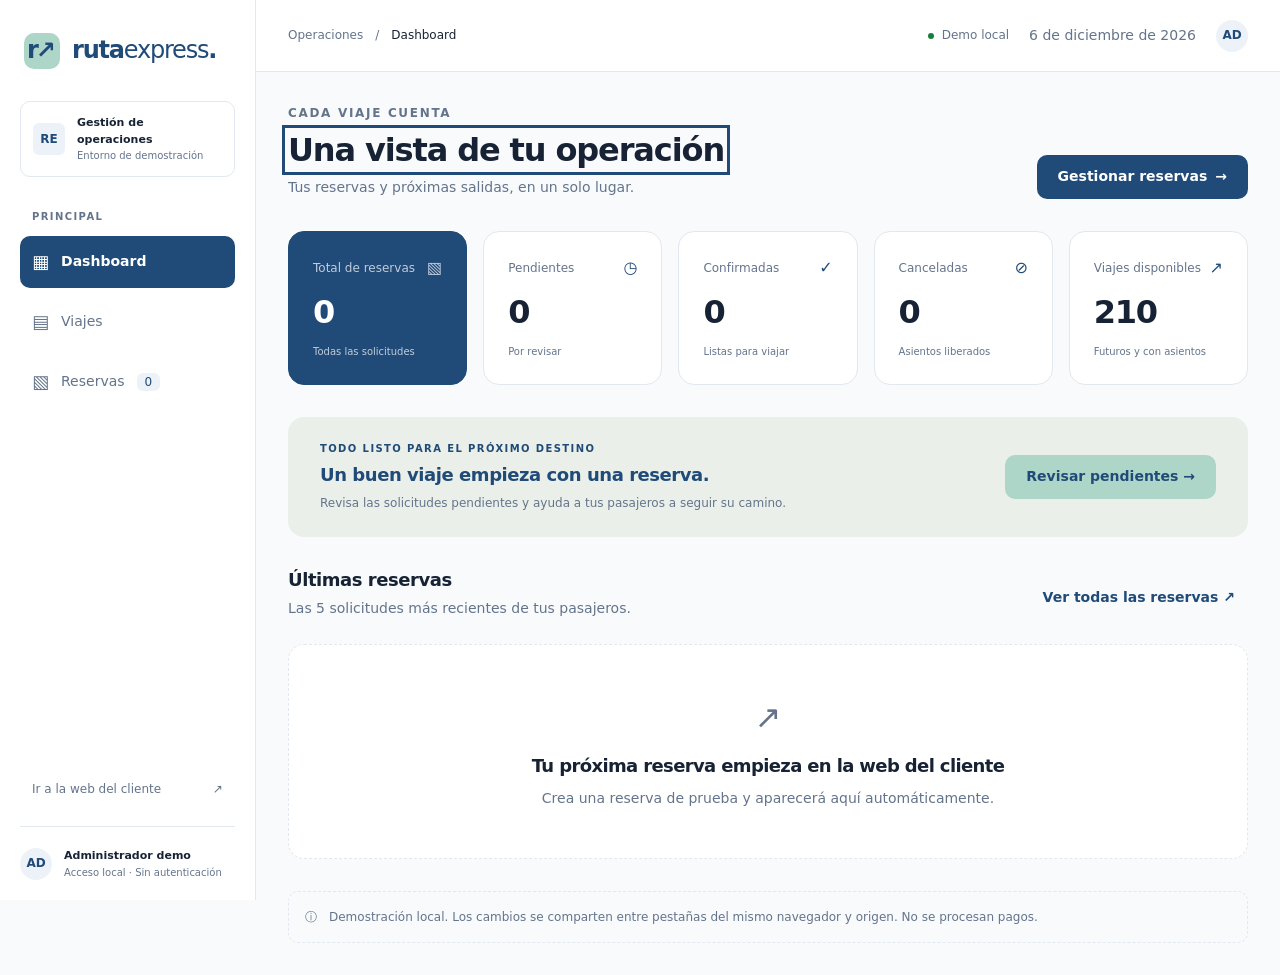
==== admin/index.html @ 4f82c99b "se hace prueba de github" ====
<!DOCTYPE html>
<html lang="es-PE">
<head>
  <meta charset="UTF-8">
  <meta name="viewport" content="width=device-width, initial-scale=1">
  <meta name="description" content="Panel de gestión de viajes y reservas de Ruta Express. Demostración universitaria local.">
  <title>Administración · Ruta Express</title>
  <link rel="icon" href="../assets/img/favicon.svg" type="image/svg+xml">
  <link rel="stylesheet" href="../shared/css/reset.css">
  <link rel="stylesheet" href="../shared/css/tokens.css">
  <link rel="stylesheet" href="../shared/css/layout.css">
  <link rel="stylesheet" href="../shared/css/utilities.css">
  <link rel="stylesheet" href="../shared/css/components.css">
  <link rel="stylesheet" href="css/admin.css">
  <script type="module" src="js/admin.js"></script>
</head>
<body>
  <a class="skip-link btn btn--primary" href="#admin-main">Saltar al contenido</a>
  <div class="admin-layout">
    <aside class="admin-sidebar" aria-label="Panel de administración">
      <a href="#dashboard" class="brand"><span class="brand__mark" aria-hidden="true">r↗</span><span>ruta<span class="brand__suffix">express</span>.</span></a>
      <div class="sidebar-workspace"><span class="workspace-avatar" aria-hidden="true">RE</span><div class="flex-col"><strong>Gestión de operaciones</strong><span>Entorno de demostración</span></div></div>
      <div class="sidebar-navigation"><span class="eyebrow sidebar-label">Principal</span><nav class="admin-nav" aria-label="Navegación administrativa"><a href="#dashboard" data-view="dashboard" aria-current="page"><span aria-hidden="true">▦</span>Dashboard</a><a href="#viajes" data-view="viajes"><span aria-hidden="true">▤</span>Viajes</a><a href="#reservas" data-view="reservas"><span aria-hidden="true">▧</span>Reservas<span class="nav-count" id="sidebar-count">0</span></a></nav></div>
      <div class="sidebar-bottom"><a class="sidebar-public" href="../cliente/index.html">Ir a la web del cliente <span aria-hidden="true">↗</span></a><div class="sidebar-profile"><span class="profile-avatar" aria-hidden="true">AD</span><div class="flex-col"><strong>Administrador demo</strong><span>Acceso local · Sin autenticación</span></div></div></div>
    </aside>
    <div class="admin-workspace">
      <header class="admin-header"><div class="admin-breadcrumb">Operaciones <span aria-hidden="true">/</span> <strong id="breadcrumb-current">Dashboard</strong></div><div class="admin-header__right"><span class="environment-badge"><i aria-hidden="true"></i> Demo local</span><span id="header-date" class="small muted"></span><span class="profile-avatar" aria-label="Administrador de demostración">AD</span></div></header>
      <main id="admin-main" class="admin-main">
        <div id="admin-notice" role="alert" hidden></div>
        <section id="dashboard-view" class="stack" aria-labelledby="dashboard-title">
          <div class="section-heading"><div><span class="eyebrow muted">Cada viaje cuenta</span><h1 id="dashboard-title" tabindex="-1">Una vista de tu operación</h1><p class="muted small">Tus reservas y próximas salidas, en un solo lugar.</p></div><a href="#reservas" class="btn btn--primary">Gestionar reservas <span aria-hidden="true">→</span></a></div>
          <div id="stats-grid" class="stats-grid" aria-live="polite"></div>
          <div class="dashboard-banner"><div class="stack gap-2"><span class="eyebrow">Todo listo para el próximo destino</span><h2>Un buen viaje empieza con una reserva.</h2><p>Revisa las solicitudes pendientes y ayuda a tus pasajeros a seguir su camino.</p></div><a href="#reservas" class="btn btn--accent">Revisar pendientes →</a></div>
          <section class="stack" aria-labelledby="recent-title"><div class="section-heading"><div><h2 id="recent-title">Últimas reservas</h2><p class="small muted">Las 5 solicitudes más recientes de tus pasajeros.</p></div><a href="#reservas" class="btn btn--text">Ver todas las reservas ↗</a></div><div id="recent-reservations"></div></section>
          <div class="admin-footnote"><span aria-hidden="true">ⓘ</span><p>Demostración local. Los cambios se comparten entre pestañas del mismo navegador y origen. No se procesan pagos.</p></div>
        </section>
        <section id="viajes-view" class="stack" aria-labelledby="trips-title" hidden>
          <div class="section-heading"><div><span class="eyebrow muted">Conectamos el Perú</span><h1 id="trips-title" tabindex="-1">Viajes programados</h1><p class="muted small">Consulta las salidas precargadas y la ocupación de cada bus.</p></div><span class="badge">Programación de demostración · Solo lectura</span></div>
          <form id="trip-filters" class="filter-bar" role="search" aria-label="Filtrar viajes"><div class="field filter-bar__search"><label for="trip-query">Buscar ruta o código</label><input type="search" id="trip-query" name="query" placeholder="Ej. Piura, Lima o V-…" maxlength="80"></div><div class="field"><label for="trip-date">Fecha de salida</label><input type="date" id="trip-date" name="fecha"></div><div class="field"><label for="trip-period">Mostrar</label><select id="trip-period" name="period"><option value="future">Próximas salidas</option><option value="all">Todos los viajes</option></select></div><button class="btn btn--secondary" type="reset">Limpiar filtros</button></form>
          <p class="small muted" id="trip-count" role="status"></p><div id="trips-table"></div>
        </section>
        <section id="reservas-view" class="stack" aria-labelledby="reservations-title" hidden>
          <div class="section-heading"><div><span class="eyebrow muted">Acompaña cada viaje</span><h1 id="reservations-title" tabindex="-1">Gestión de reservas</h1><p class="muted small">Consulta, confirma o cancela las reservas de tus pasajeros.</p></div><a href="../cliente/index.html" class="btn btn--secondary">Abrir web del cliente ↗</a></div>
          <form id="reservation-filters" class="filter-bar" role="search" aria-label="Filtrar reservas"><div class="field filter-bar__search"><label for="reservation-query">Buscar reserva</label><input type="search" id="reservation-query" name="query" placeholder="Código, pasajero, documento o ruta" maxlength="80"></div><div class="field"><label for="reservation-status">Estado</label><select id="reservation-status" name="estado"><option value="">Todos los estados</option><option value="pendiente">Pendiente</option><option value="confirmada">Confirmada</option><option value="cancelada">Cancelada</option></select></div><button class="btn btn--secondary" type="reset">Limpiar filtros</button></form>
          <p id="reservation-count" class="small muted" role="status"></p><div id="reservations-table"></div>
        </section>
      </main>
    </div>
  </div>
  <dialog id="detail-dialog" class="dialog" aria-labelledby="detail-title"><div class="dialog__body"><div class="dialog__header"><h2 id="detail-title">Detalle</h2><button type="button" class="btn btn--text" id="close-detail" aria-label="Cerrar detalle">✕</button></div><div id="detail-content" class="stack"></div><div id="detail-actions" class="actions"></div></div></dialog>
  <dialog id="action-dialog" class="dialog" aria-labelledby="action-title"><div class="dialog__body"><h2 id="action-title">Confirmar acción</h2><p id="action-description" class="muted"></p><div id="action-summary"></div><div id="action-error" role="alert" hidden></div><div class="actions"><button type="button" id="apply-action" class="btn btn--primary">Confirmar</button><button type="button" id="dismiss-action" class="btn btn--secondary" autofocus>Volver</button></div></div></dialog>
  <noscript><p class="alert alert--error">Activa JavaScript para consultar y gestionar reservas.</p></noscript>
</body>

</html>
---- shared/css/tokens.css ----
:root {
  color-scheme: light;
  --color-primary: #204b78;
  --color-primary-hover: #17395e;
  --color-background: #f8fafc;
  --color-surface: #ffffff;
  --color-text: #172334;
  --color-text-muted: #64748b;
  --color-border: #e2e8f0;
  --color-success: #15803d;
  --color-warning: #b45309;
  --color-danger: #dc2626;
  --color-accent: #add5c8;
  --color-accent-hover: #96c7b7;
  --color-primary-soft: #edf2f8;
  --color-success-soft: #ecfdf3;
  --color-warning-soft: #fffbeb;
  --color-danger-soft: #fff1f2;
  --color-hero: #eaf0e9;
  --color-hero-detail: #d5e0d0;
  --color-road: #b3c4b1;
  --color-seat: #d9e1e9;
  --color-white-muted: #c0ccda;
  --color-overlay: #17233480;
  --color-brand-orange: #e99a59;
  --color-brand-orange-hover: var(--color-orange-ink);
  --color-brand-orange-soft: #fff0e4;
  --color-orange-ink: #a65122;
  --color-public-background: #f4f6f8;
  --color-footer: #102c4d;
  --color-white-soft: #ffffffcc;
  --color-white-border: #ffffff33;
  --color-transparent: transparent;
  --gradient-hero: linear-gradient(90deg, #102c4de8 0%, #102c4db3 36%, #102c4d1a 72%), linear-gradient(0deg, #102c4de6 0%, #102c4d00 55%);
  --gradient-destination: linear-gradient(0deg, #102c4df2, #102c4d55 55%, #102c4d00);
  --gradient-story: linear-gradient(90deg, #102c4df2, #102c4db3 55%, #102c4d33);
  --font-family: 'Segoe UI', system-ui, -apple-system, sans-serif;
  --font-2xs: .625rem;
  --font-compact: .6875rem;
  --font-xs: .75rem;
  --font-sm: .875rem;
  --font-base: 1rem;
  --font-lg: 1.125rem;
  --font-xl: 1.5rem;
  --font-2xl: 2rem;
  --font-display: clamp(2.5rem, 4.8vw, 4.5rem);
  --space-1: 4px;
  --space-2: 8px;
  --space-3: 12px;
  --space-4: 16px;
  --space-5: 20px;
  --space-6: 24px;
  --space-8: 32px;
  --space-10: 40px;
  --space-12: 48px;
  --space-16: 64px;
  --radius-sm: 6px;
  --radius-md: 10px;
  --radius-lg: 16px;
  --radius-xl: 24px;
  --radius-pill: 999px;
  --border: 1px solid var(--color-border);
  --shadow-sm: 0 2px 8px #17233405;
  --shadow-lg: 0 16px 48px #17233412;
  --container-max: 1280px;
  --container-admin-max: 1600px;
  --ticket-max: 740px;
  --summary-width: 340px;
  --dialog-width: 560px;
  --dialog-wide-width: 680px;
  --sidebar-width: 256px;
  --header-height: 72px;
  --control-height: 44px;
  --hero-copy-max: 640px;
  --hero-min-height: 340px;
  --destination-min-height: 272px;
  --transition: 160ms ease;
}
---- shared/css/layout.css ----
body { font-family: var(--font-family); font-size: var(--font-base); line-height: 1.55; color: var(--color-text); background: var(--color-background); }
.container { width: 100%; max-width: var(--container-max); margin-inline: auto; padding-inline: var(--space-8); }
.stack { display: flex; flex-direction: column; gap: var(--space-6); }
.section { padding-block: var(--space-12); }
.section-heading { display: flex; justify-content: space-between; align-items: flex-end; gap: var(--space-6); flex-wrap: wrap; }
.section-heading > div { display: flex; flex-direction: column; gap: var(--space-2); }
.field { display: flex; flex-direction: column; gap: var(--space-2); min-width: 0; }
.form-row { display: flex; flex-wrap: wrap; gap: var(--space-4); }
.form-row > .field { flex: 1 1 180px; }
.actions { display: flex; flex-wrap: wrap; align-items: center; gap: var(--space-3); }
.split { display: flex; align-items: flex-start; gap: var(--space-8); }
.split > :first-child { flex: 1; min-width: 0; }
.split > :last-child { flex: 0 0 var(--summary-width); }
@media (max-width: 900px) { .split { flex-direction: column; } .split > :last-child { flex: auto; width: 100%; } }
@media (max-width: 600px) { .container { padding-inline: var(--space-4); } .section { padding-block: var(--space-8); } .section-heading { align-items: flex-start; flex-direction: column; } }
---- shared/css/utilities.css ----
.flex, .flex-row { display: flex; }
.flex-col { display: flex; flex-direction: column; }
.items-center { align-items: center; }
.justify-between { justify-content: space-between; }
.gap-2 { gap: var(--space-2); }
.gap-4 { gap: var(--space-4); }
.gap-6 { gap: var(--space-6); }
.muted { color: var(--color-text-muted); }
.small { font-size: var(--font-sm); }
.eyebrow { font-size: var(--font-xs); font-weight: 700; letter-spacing: .14em; text-transform: uppercase; }
.sr-only { position: absolute; width: 1px; height: 1px; padding: 0; overflow: hidden; clip-path: inset(50%); white-space: nowrap; border: 0; }
.full-width { width: 100%; }
---- shared/css/components.css ----
h1, h2, h3 { line-height: 1.2; letter-spacing: -.035em; }
h1 { font-size: var(--font-2xl); } h2 { font-size: var(--font-2xl); } h3 { font-size: var(--font-lg); }
:focus-visible { outline: 3px solid var(--color-primary); outline-offset: 3px; }
.btn { min-height: var(--control-height); display: inline-flex; align-items: center; justify-content: center; gap: var(--space-2); padding: var(--space-2) var(--space-5); border: 1px solid transparent; border-radius: var(--radius-md); font-weight: 650; font-size: var(--font-sm); transition: background var(--transition), transform var(--transition); }
.btn:active { transform: translateY(1px); }
.btn:disabled { opacity: .5; cursor: not-allowed; transform: none; }
.btn--primary { background: var(--color-primary); color: var(--color-surface); }
.btn--primary:hover:not(:disabled) { background: var(--color-primary-hover); }
.btn--accent { background: var(--color-accent); color: var(--color-primary); }
.btn--accent:hover:not(:disabled) { background: var(--color-accent-hover); }
.btn--secondary { background: var(--color-surface); border: var(--border); color: var(--color-primary); }
.btn--secondary:hover:not(:disabled), .btn--text:hover:not(:disabled) { background: var(--color-primary-soft); }
.btn--text { color: var(--color-primary); background: transparent; padding-inline: var(--space-3); }
.btn--danger { background: var(--color-danger); color: var(--color-surface); }
.btn--danger:hover:not(:disabled) { filter: brightness(.9); }
input, select { width: 100%; height: var(--control-height); border: var(--border); background: var(--color-surface); color: var(--color-text); border-radius: var(--radius-md); padding: var(--space-2) var(--space-3); min-width: 0; }
input::placeholder { color: var(--color-text-muted); }
input:disabled, select:disabled { color: var(--color-text-muted); background: var(--color-background); }
label { font-size: var(--font-sm); font-weight: 600; }
[aria-invalid="true"] { border-color: var(--color-danger); }
.field-error { color: var(--color-danger); font-size: var(--font-xs); }
.field-error:empty { display: none; }
.card { display: flex; flex-direction: column; gap: var(--space-6); padding: var(--space-6); background: var(--color-surface); border: var(--border); border-radius: var(--radius-lg); box-shadow: var(--shadow-sm); }
.badge { display: inline-flex; align-items: center; justify-content: center; gap: var(--space-2); border-radius: var(--radius-pill); padding: var(--space-1) var(--space-3); font-size: var(--font-xs); font-weight: 650; white-space: nowrap; background: var(--color-primary-soft); color: var(--color-primary); }
.badge--pendiente { background: var(--color-warning-soft); color: var(--color-warning); }
.badge--confirmada { background: var(--color-success-soft); color: var(--color-success); }
.badge--cancelada { background: var(--color-danger-soft); color: var(--color-danger); }
.alert { padding: var(--space-4); background: var(--color-primary-soft); color: var(--color-primary); border-radius: var(--radius-md); font-size: var(--font-sm); }
.alert--error { background: var(--color-danger-soft); color: var(--color-danger); }
.alert--success { background: var(--color-success-soft); color: var(--color-success); }
.empty-state { display: flex; flex-direction: column; align-items: center; gap: var(--space-3); padding: var(--space-12) var(--space-6); text-align: center; border: 1px dashed var(--color-border); border-radius: var(--radius-lg); background: var(--color-surface); }
.empty-state__icon { font-size: var(--font-2xl); color: var(--color-text-muted); }
.table-wrap { overflow-x: auto; border: var(--border); border-radius: var(--radius-lg); background: var(--color-surface); }
table { width: 100%; border-collapse: collapse; text-align: left; font-size: var(--font-sm); white-space: nowrap; }
th { padding: var(--space-3) var(--space-5); background: var(--color-background); color: var(--color-text-muted); font-size: var(--font-xs); font-weight: 600; }
td { padding: var(--space-4) var(--space-5); border-top: var(--border); }
tbody tr:hover { background: var(--color-background); }
td .btn { padding-inline: var(--space-3); }
caption { text-align: left; padding: var(--space-4) var(--space-5); font-weight: 600; }
.dialog { width: min(var(--dialog-width), calc(100% - var(--space-8))); max-height: 90dvh; padding: var(--space-6); border: var(--border); border-radius: var(--radius-lg); color: var(--color-text); background: var(--color-surface); box-shadow: var(--shadow-lg); }
.dialog::backdrop { background: var(--color-overlay); }
.dialog__header { display: flex; justify-content: space-between; align-items: center; gap: var(--space-4); }
.dialog__body { display: flex; flex-direction: column; gap: var(--space-5); }
.definition-list { display: flex; flex-direction: column; gap: var(--space-3); }
.definition-list > div { display: flex; justify-content: space-between; gap: var(--space-4); flex-wrap: wrap; }
.definition-list dt { color: var(--color-text-muted); font-size: var(--font-sm); }
.definition-list dd { font-size: var(--font-sm); font-weight: 600; overflow-wrap: anywhere; }
.divider { border: 0; border-top: var(--border); width: 100%; }
.brand { display: inline-flex; align-items: center; gap: var(--space-3); font-size: var(--font-xl); font-weight: 750; letter-spacing: -.05em; white-space: nowrap; }
.brand__mark { display: flex; justify-content: center; align-items: center; width: 36px; height: 36px; background: var(--color-accent); color: var(--color-primary); border-radius: var(--radius-md); font-size: var(--font-xl); letter-spacing: -.12em; padding-inline-end: var(--space-1); }
.brand__suffix { font-weight: 400; }
.loading { display: inline-flex; align-items: center; gap: var(--space-2); }
.loading::before { content: ''; width: 16px; height: 16px; border: 2px solid var(--color-border); border-top-color: var(--color-primary); border-radius: 50%; animation: spin .7s linear infinite; }
@keyframes spin { to { transform: rotate(360deg); } }
.seat-selector { display: flex; flex-direction: column; gap: var(--space-5); align-items: center; }
.seat-grid { display: grid; grid-template-columns: repeat(2, var(--control-height)) var(--space-5) repeat(2, var(--control-height)); gap: var(--space-2); padding: var(--space-6); border: 2px solid var(--color-border); border-radius: var(--radius-xl); background: var(--color-background); }
.seat { height: var(--control-height); width: var(--control-height); border: 1px solid var(--color-border); border-bottom: 4px solid var(--color-seat); border-radius: var(--radius-md); background: var(--color-surface); color: var(--color-primary); font-weight: 600; font-size: var(--font-sm); }
.seat:nth-child(4n + 3) { grid-column: 4; }
.seat:hover:not(:disabled) { border-color: var(--color-primary); background: var(--color-primary-soft); }
.seat:disabled { background: var(--color-seat); color: var(--color-text-muted); cursor: not-allowed; }
.seat[aria-pressed="true"] { background: var(--color-primary); border-color: var(--color-primary); color: var(--color-surface); }
.seat-legend { display: flex; flex-wrap: wrap; justify-content: center; gap: var(--space-4); font-size: var(--font-xs); color: var(--color-text-muted); }
.seat-legend span { display: inline-flex; align-items: center; gap: var(--space-2); }
.swatch { display: inline-block; width: 12px; height: 12px; border-radius: var(--radius-sm); border: var(--border); background: var(--color-surface); }
.swatch--occupied { background: var(--color-seat); }
.swatch--selected { background: var(--color-primary); }
@media (max-width: 400px) { .seat-grid { grid-template-columns: repeat(2, var(--control-height)) var(--space-2) repeat(2, var(--control-height)); gap: var(--space-1); padding: var(--space-2); } }
@media (prefers-reduced-motion: reduce) { html { scroll-behavior: auto; } *, *::before, *::after { animation: none !important; transition: none !important; } }
---- admin/css/admin.css ----
.admin-layout { display: flex; min-height: 100dvh; }
.admin-sidebar { width: var(--sidebar-width); flex: 0 0 var(--sidebar-width); min-height: 100dvh; position: sticky; top: 0; height: 100dvh; padding: var(--space-8) var(--space-5) var(--space-5); display: flex; flex-direction: column; gap: var(--space-8); border-right: var(--border); background: var(--color-surface); }
.admin-sidebar > .brand { font-size: var(--font-xl); color: var(--color-primary); padding-inline: var(--space-1); }
.sidebar-workspace { display: flex; align-items: center; gap: var(--space-3); padding: var(--space-3); border: var(--border); border-radius: var(--radius-md); }
.sidebar-workspace strong { font-size: var(--font-compact); }
.sidebar-workspace .flex-col > span { font-size: var(--font-2xs); color: var(--color-text-muted); }
.workspace-avatar, .profile-avatar { display: flex; justify-content: center; align-items: center; flex-shrink: 0; width: 32px; height: 32px; background: var(--color-primary-soft); color: var(--color-primary); border-radius: var(--radius-sm); font-size: var(--font-xs); font-weight: 650; }
.profile-avatar { border-radius: 50%; }
.sidebar-navigation { display: flex; flex-direction: column; gap: var(--space-3); }
.sidebar-label { padding-inline: var(--space-3); font-size: var(--font-2xs); color: var(--color-text-muted); }
.admin-nav { display: flex; flex-direction: column; gap: var(--space-2); }
.admin-nav a { display: flex; align-items: center; gap: var(--space-3); min-height: var(--control-height); padding: var(--space-3); border-radius: var(--radius-md); font-size: var(--font-sm); color: var(--color-text-muted); }
.admin-nav a > :first-child { font-size: var(--font-lg); }
.admin-nav a:hover { background: var(--color-background); color: var(--color-primary); }
.admin-nav a[aria-current] { background: var(--color-primary); color: var(--color-surface); font-weight: 600; }
.nav-count { background: var(--color-primary-soft); color: var(--color-primary); border-radius: var(--radius-sm); padding-inline: var(--space-2); font-size: var(--font-xs); }
.sidebar-bottom { flex: 1; display: flex; flex-direction: column; justify-content: flex-end; gap: var(--space-5); }
.sidebar-note { display: flex; flex-direction: column; gap: var(--space-3); padding: var(--space-4); border-radius: var(--radius-md); background: var(--color-hero); color: var(--color-primary); }
.sidebar-note .eyebrow { font-size: var(--font-2xs); }
.sidebar-note p { font-size: var(--font-sm); font-weight: 600; }
.sidebar-note > :last-child { font-size: var(--font-2xs); color: var(--color-text-muted); }
.sidebar-public { display: flex; align-items: center; justify-content: space-between; gap: var(--space-2); font-size: var(--font-xs); color: var(--color-text-muted); padding: var(--space-2) var(--space-3); }
.sidebar-profile { display: flex; align-items: center; gap: var(--space-3); border-top: var(--border); padding-block-start: var(--space-5); }
.sidebar-profile strong { font-size: var(--font-compact); }
.sidebar-profile .flex-col > span { font-size: var(--font-2xs); color: var(--color-text-muted); }
.admin-workspace { flex: 1; min-width: 0; }
.admin-header { min-height: var(--header-height); display: flex; align-items: center; justify-content: space-between; gap: var(--space-4); padding: var(--space-4) var(--space-8); border-bottom: var(--border); background: var(--color-surface); }
.admin-breadcrumb { display: flex; align-items: center; gap: var(--space-3); font-size: var(--font-xs); color: var(--color-text-muted); }
.admin-breadcrumb strong { color: var(--color-text); font-weight: 500; }
.admin-header__right { display: flex; align-items: center; gap: var(--space-5); }
.environment-badge { display: inline-flex; align-items: center; gap: var(--space-2); font-size: var(--font-xs); color: var(--color-text-muted); }
.environment-badge i { width: 6px; height: 6px; border-radius: 50%; background: var(--color-success); }
.admin-main { display: flex; flex-direction: column; gap: var(--space-6); padding: var(--space-8); max-width: var(--container-admin-max); margin-inline: auto; }
.admin-main > section { gap: var(--space-8); }
.admin-main h1 { font-size: clamp(1.5rem, 2.5vw, 2rem); }
.admin-main h2 { font-size: var(--font-lg); letter-spacing: -.025em; }
.stats-grid { display: grid; grid-template-columns: repeat(5, minmax(0, 1fr)); gap: var(--space-4); }
.stat-card { display: flex; flex-direction: column; gap: var(--space-4); padding: var(--space-6); border: var(--border); border-radius: var(--radius-lg); background: var(--color-surface); }
.stat-card__label { display: flex; justify-content: space-between; align-items: center; gap: var(--space-2); color: var(--color-text-muted); font-size: var(--font-xs); }
.stat-card__icon { color: var(--color-primary); font-size: var(--font-base); }
.stat-card strong { font-size: var(--font-2xl); line-height: 1; letter-spacing: -.04em; font-weight: 650; }
.stat-card__note { font-size: var(--font-2xs); color: var(--color-text-muted); }
.stat-card--primary { background: var(--color-primary); color: var(--color-surface); border-color: var(--color-primary); }
.stat-card--primary .stat-card__label, .stat-card--primary .stat-card__note, .stat-card--primary .stat-card__icon { color: var(--color-white-muted); }
.dashboard-banner { display: flex; align-items: center; justify-content: space-between; flex-wrap: wrap; gap: var(--space-6); padding: var(--space-6) var(--space-8); background: var(--color-hero); border-radius: var(--radius-lg); color: var(--color-primary); }
.dashboard-banner .eyebrow { font-size: var(--font-2xs); }
.dashboard-banner p { font-size: var(--font-xs); color: var(--color-text-muted); }
.admin-footnote { display: flex; align-items: center; gap: var(--space-3); padding: var(--space-4); border: 1px dashed var(--color-border); border-radius: var(--radius-md); color: var(--color-text-muted); font-size: var(--font-xs); }
.filter-bar { display: flex; align-items: flex-end; flex-wrap: wrap; gap: var(--space-4); background: var(--color-surface); border: var(--border); border-radius: var(--radius-lg); padding: var(--space-6); }
.filter-bar__search { flex: 1 1 240px; }
.filter-bar > .field:not(.filter-bar__search) { flex: 0 1 200px; }
.table-passenger { display: flex; flex-direction: column; gap: var(--space-1); }
.table-passenger strong { font-size: var(--font-sm); font-weight: 600; }
.table-passenger span { color: var(--color-text-muted); font-size: var(--font-xs); }
.code { color: var(--color-primary); font-size: var(--font-xs); font-weight: 650; }
.occupation { display: flex; align-items: center; gap: var(--space-2); }
progress { width: 70px; height: 6px; border: 0; border-radius: var(--radius-pill); accent-color: var(--color-primary); background: var(--color-border); }
progress::-webkit-progress-bar { background: var(--color-border); border-radius: var(--radius-pill); }
progress::-webkit-progress-value { background: var(--color-primary); border-radius: var(--radius-pill); }
.detail-dialog--trip { width: min(var(--dialog-wide-width), calc(100% - var(--space-8))); }
.skip-link { position: fixed; top: var(--space-2); left: var(--space-2); transform: translateY(-180%); z-index: 10; }
.skip-link:focus { transform: none; }
@media (max-width: 1200px) { .stats-grid { grid-template-columns: repeat(3, minmax(0, 1fr)); } .stat-card { padding: var(--space-5); } .admin-header__right > .small { display: none; } }
@media (max-width: 900px) { .admin-layout { flex-direction: column; } .admin-sidebar { position: static; height: auto; min-height: auto; width: 100%; flex: auto; gap: var(--space-4); padding: var(--space-4) var(--space-6); } .sidebar-workspace, .sidebar-label, .sidebar-bottom { display: none; } .admin-nav { flex-direction: row; flex-wrap: wrap; } .admin-nav a { flex: 1; justify-content: center; } .admin-main, .admin-header { padding: var(--space-6); } }
@media (max-width: 600px) { .admin-main, .admin-header { padding: var(--space-4); } .stats-grid { grid-template-columns: repeat(2, minmax(0, 1fr)); } .stat-card:first-child { grid-column: 1 / -1; } .stat-card { padding: var(--space-4); } .admin-header__right .environment-badge { display: none; } .dashboard-banner { padding: var(--space-6); } .filter-bar { padding: var(--space-4); } .filter-bar > .field:not(.filter-bar__search) { flex: 1 1 100%; } .admin-nav { gap: var(--space-1); } .admin-nav a { gap: var(--space-2); padding: var(--space-2); font-size: var(--font-xs); } .sidebar-navigation { width: 100%; } }
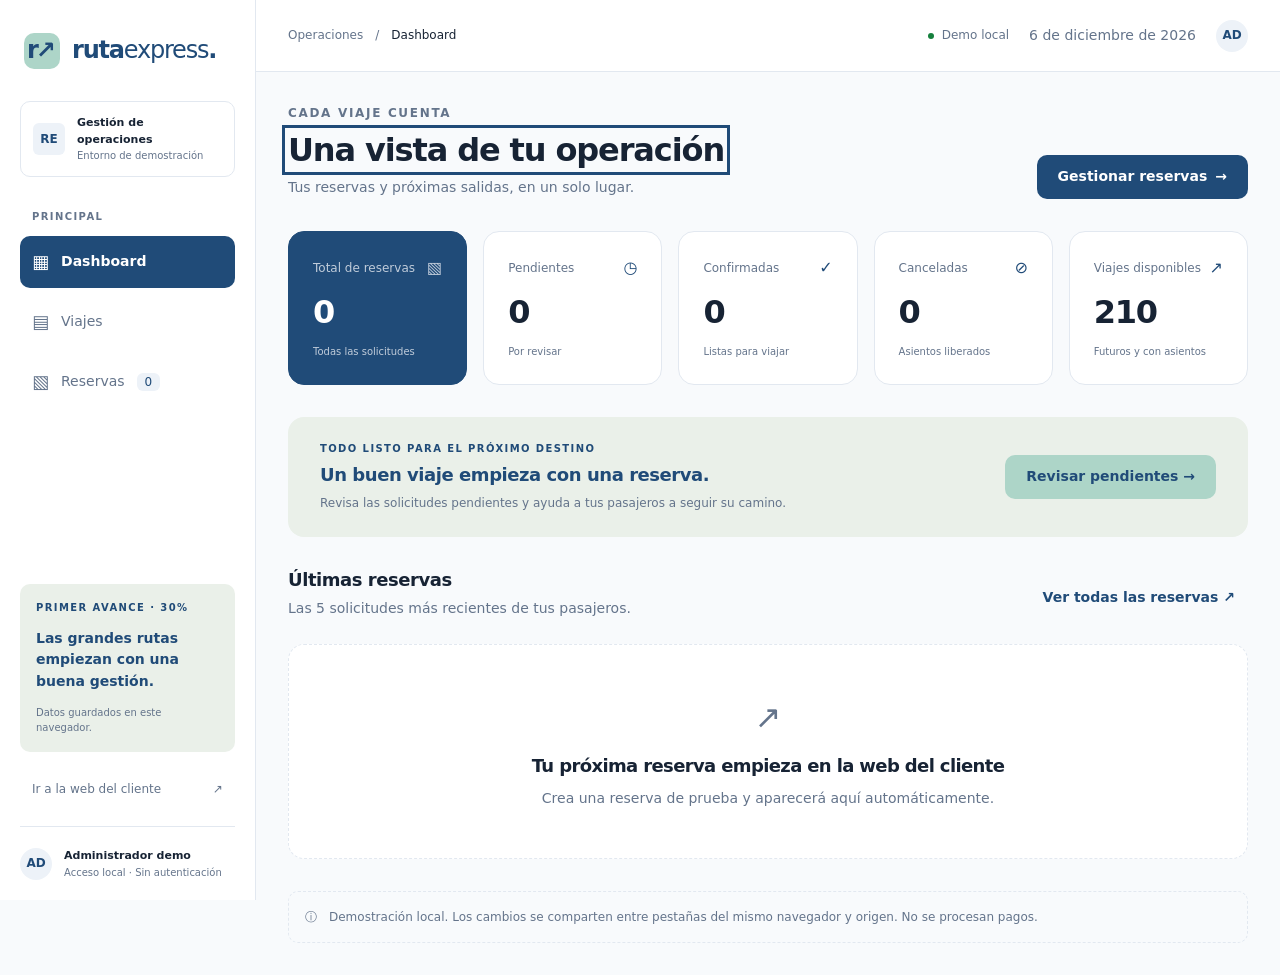
==== commit 9980961a: "se hace prueba" ====
--- a/admin/index.html
+++ b/admin/index.html
@@ -21,7 +21,7 @@
       <a href="#dashboard" class="brand"><span class="brand__mark" aria-hidden="true">r↗</span><span>ruta<span class="brand__suffix">express</span>.</span></a>
       <div class="sidebar-workspace"><span class="workspace-avatar" aria-hidden="true">RE</span><div class="flex-col"><strong>Gestión de operaciones</strong><span>Entorno de demostración</span></div></div>
       <div class="sidebar-navigation"><span class="eyebrow sidebar-label">Principal</span><nav class="admin-nav" aria-label="Navegación administrativa"><a href="#dashboard" data-view="dashboard" aria-current="page"><span aria-hidden="true">▦</span>Dashboard</a><a href="#viajes" data-view="viajes"><span aria-hidden="true">▤</span>Viajes</a><a href="#reservas" data-view="reservas"><span aria-hidden="true">▧</span>Reservas<span class="nav-count" id="sidebar-count">0</span></a></nav></div>
-      <div class="sidebar-bottom"><a class="sidebar-public" href="../cliente/index.html">Ir a la web del cliente <span aria-hidden="true">↗</span></a><div class="sidebar-profile"><span class="profile-avatar" aria-hidden="true">AD</span><div class="flex-col"><strong>Administrador demo</strong><span>Acceso local · Sin autenticación</span></div></div></div>
+      <div class="sidebar-bottom"><div class="sidebar-note"><span class="eyebrow">Primer avance · 30%</span><p>Las grandes rutas empiezan con una buena gestión.</p><span>Datos guardados en este navegador.</span></div><a class="sidebar-public" href="../cliente/index.html">Ir a la web del cliente <span aria-hidden="true">↗</span></a><div class="sidebar-profile"><span class="profile-avatar" aria-hidden="true">AD</span><div class="flex-col"><strong>Administrador demo</strong><span>Acceso local · Sin autenticación</span></div></div></div>
     </aside>
     <div class="admin-workspace">
       <header class="admin-header"><div class="admin-breadcrumb">Operaciones <span aria-hidden="true">/</span> <strong id="breadcrumb-current">Dashboard</strong></div><div class="admin-header__right"><span class="environment-badge"><i aria-hidden="true"></i> Demo local</span><span id="header-date" class="small muted"></span><span class="profile-avatar" aria-label="Administrador de demostración">AD</span></div></header>
@@ -51,5 +51,4 @@
   <dialog id="action-dialog" class="dialog" aria-labelledby="action-title"><div class="dialog__body"><h2 id="action-title">Confirmar acción</h2><p id="action-description" class="muted"></p><div id="action-summary"></div><div id="action-error" role="alert" hidden></div><div class="actions"><button type="button" id="apply-action" class="btn btn--primary">Confirmar</button><button type="button" id="dismiss-action" class="btn btn--secondary" autofocus>Volver</button></div></div></dialog>
   <noscript><p class="alert alert--error">Activa JavaScript para consultar y gestionar reservas.</p></noscript>
 </body>
-
 </html>
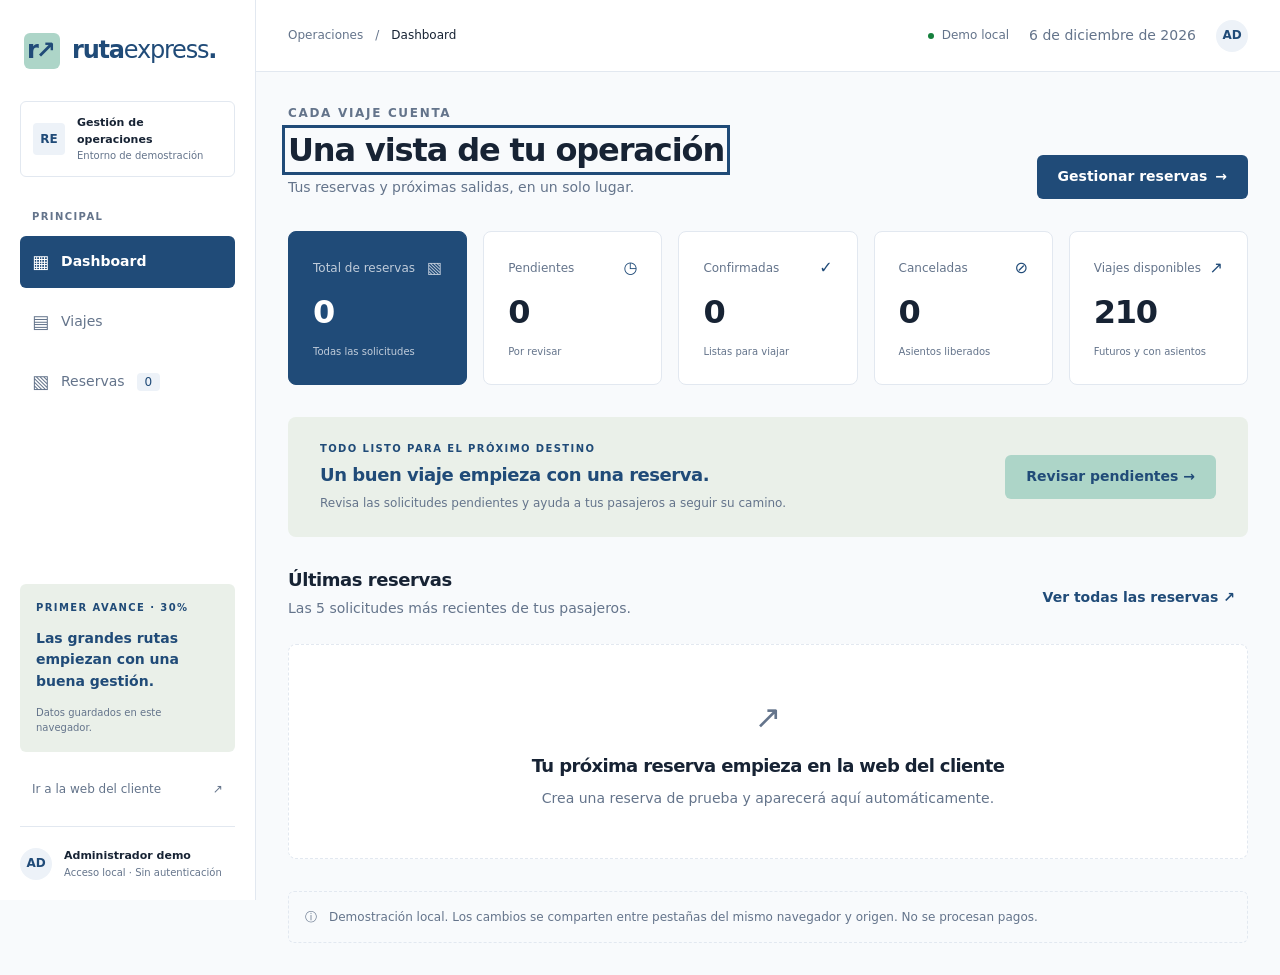
==== commit 3e3d3ba3: "se suben cambios" ====
--- a/admin/index.html
+++ b/admin/index.html
@@ -1,54 +1,295 @@
-<!DOCTYPE html>
+<!doctype html>
 <html lang="es-PE">
-<head>
-  <meta charset="UTF-8">
-  <meta name="viewport" content="width=device-width, initial-scale=1">
-  <meta name="description" content="Panel de gestión de viajes y reservas de Ruta Express. Demostración universitaria local.">
-  <title>Administración · Ruta Express</title>
-  <link rel="icon" href="../assets/img/favicon.svg" type="image/svg+xml">
-  <link rel="stylesheet" href="../shared/css/reset.css">
-  <link rel="stylesheet" href="../shared/css/tokens.css">
-  <link rel="stylesheet" href="../shared/css/layout.css">
-  <link rel="stylesheet" href="../shared/css/utilities.css">
-  <link rel="stylesheet" href="../shared/css/components.css">
-  <link rel="stylesheet" href="css/admin.css">
-  <script type="module" src="js/admin.js"></script>
-</head>
-<body>
-  <a class="skip-link btn btn--primary" href="#admin-main">Saltar al contenido</a>
-  <div class="admin-layout">
-    <aside class="admin-sidebar" aria-label="Panel de administración">
-      <a href="#dashboard" class="brand"><span class="brand__mark" aria-hidden="true">r↗</span><span>ruta<span class="brand__suffix">express</span>.</span></a>
-      <div class="sidebar-workspace"><span class="workspace-avatar" aria-hidden="true">RE</span><div class="flex-col"><strong>Gestión de operaciones</strong><span>Entorno de demostración</span></div></div>
-      <div class="sidebar-navigation"><span class="eyebrow sidebar-label">Principal</span><nav class="admin-nav" aria-label="Navegación administrativa"><a href="#dashboard" data-view="dashboard" aria-current="page"><span aria-hidden="true">▦</span>Dashboard</a><a href="#viajes" data-view="viajes"><span aria-hidden="true">▤</span>Viajes</a><a href="#reservas" data-view="reservas"><span aria-hidden="true">▧</span>Reservas<span class="nav-count" id="sidebar-count">0</span></a></nav></div>
-      <div class="sidebar-bottom"><div class="sidebar-note"><span class="eyebrow">Primer avance · 30%</span><p>Las grandes rutas empiezan con una buena gestión.</p><span>Datos guardados en este navegador.</span></div><a class="sidebar-public" href="../cliente/index.html">Ir a la web del cliente <span aria-hidden="true">↗</span></a><div class="sidebar-profile"><span class="profile-avatar" aria-hidden="true">AD</span><div class="flex-col"><strong>Administrador demo</strong><span>Acceso local · Sin autenticación</span></div></div></div>
-    </aside>
-    <div class="admin-workspace">
-      <header class="admin-header"><div class="admin-breadcrumb">Operaciones <span aria-hidden="true">/</span> <strong id="breadcrumb-current">Dashboard</strong></div><div class="admin-header__right"><span class="environment-badge"><i aria-hidden="true"></i> Demo local</span><span id="header-date" class="small muted"></span><span class="profile-avatar" aria-label="Administrador de demostración">AD</span></div></header>
-      <main id="admin-main" class="admin-main">
-        <div id="admin-notice" role="alert" hidden></div>
-        <section id="dashboard-view" class="stack" aria-labelledby="dashboard-title">
-          <div class="section-heading"><div><span class="eyebrow muted">Cada viaje cuenta</span><h1 id="dashboard-title" tabindex="-1">Una vista de tu operación</h1><p class="muted small">Tus reservas y próximas salidas, en un solo lugar.</p></div><a href="#reservas" class="btn btn--primary">Gestionar reservas <span aria-hidden="true">→</span></a></div>
-          <div id="stats-grid" class="stats-grid" aria-live="polite"></div>
-          <div class="dashboard-banner"><div class="stack gap-2"><span class="eyebrow">Todo listo para el próximo destino</span><h2>Un buen viaje empieza con una reserva.</h2><p>Revisa las solicitudes pendientes y ayuda a tus pasajeros a seguir su camino.</p></div><a href="#reservas" class="btn btn--accent">Revisar pendientes →</a></div>
-          <section class="stack" aria-labelledby="recent-title"><div class="section-heading"><div><h2 id="recent-title">Últimas reservas</h2><p class="small muted">Las 5 solicitudes más recientes de tus pasajeros.</p></div><a href="#reservas" class="btn btn--text">Ver todas las reservas ↗</a></div><div id="recent-reservations"></div></section>
-          <div class="admin-footnote"><span aria-hidden="true">ⓘ</span><p>Demostración local. Los cambios se comparten entre pestañas del mismo navegador y origen. No se procesan pagos.</p></div>
-        </section>
-        <section id="viajes-view" class="stack" aria-labelledby="trips-title" hidden>
-          <div class="section-heading"><div><span class="eyebrow muted">Conectamos el Perú</span><h1 id="trips-title" tabindex="-1">Viajes programados</h1><p class="muted small">Consulta las salidas precargadas y la ocupación de cada bus.</p></div><span class="badge">Programación de demostración · Solo lectura</span></div>
-          <form id="trip-filters" class="filter-bar" role="search" aria-label="Filtrar viajes"><div class="field filter-bar__search"><label for="trip-query">Buscar ruta o código</label><input type="search" id="trip-query" name="query" placeholder="Ej. Piura, Lima o V-…" maxlength="80"></div><div class="field"><label for="trip-date">Fecha de salida</label><input type="date" id="trip-date" name="fecha"></div><div class="field"><label for="trip-period">Mostrar</label><select id="trip-period" name="period"><option value="future">Próximas salidas</option><option value="all">Todos los viajes</option></select></div><button class="btn btn--secondary" type="reset">Limpiar filtros</button></form>
-          <p class="small muted" id="trip-count" role="status"></p><div id="trips-table"></div>
-        </section>
-        <section id="reservas-view" class="stack" aria-labelledby="reservations-title" hidden>
-          <div class="section-heading"><div><span class="eyebrow muted">Acompaña cada viaje</span><h1 id="reservations-title" tabindex="-1">Gestión de reservas</h1><p class="muted small">Consulta, confirma o cancela las reservas de tus pasajeros.</p></div><a href="../cliente/index.html" class="btn btn--secondary">Abrir web del cliente ↗</a></div>
-          <form id="reservation-filters" class="filter-bar" role="search" aria-label="Filtrar reservas"><div class="field filter-bar__search"><label for="reservation-query">Buscar reserva</label><input type="search" id="reservation-query" name="query" placeholder="Código, pasajero, documento o ruta" maxlength="80"></div><div class="field"><label for="reservation-status">Estado</label><select id="reservation-status" name="estado"><option value="">Todos los estados</option><option value="pendiente">Pendiente</option><option value="confirmada">Confirmada</option><option value="cancelada">Cancelada</option></select></div><button class="btn btn--secondary" type="reset">Limpiar filtros</button></form>
-          <p id="reservation-count" class="small muted" role="status"></p><div id="reservations-table"></div>
-        </section>
-      </main>
+  <head>
+    <meta charset="UTF-8" />
+    <meta name="viewport" content="width=device-width, initial-scale=1" />
+    <meta
+      name="description"
+      content="Panel de gestión de viajes y reservas de Ruta Express. Demostración universitaria local."
+    />
+    <title>Administración · Ruta Express</title>
+    <link rel="icon" href="../assets/img/favicon.svg" type="image/svg+xml" />
+    <link rel="stylesheet" href="../shared/css/reset.css" />
+    <link rel="stylesheet" href="../shared/css/tokens.css" />
+    <link rel="stylesheet" href="../shared/css/layout.css" />
+    <link rel="stylesheet" href="../shared/css/utilities.css" />
+    <link rel="stylesheet" href="../shared/css/components.css" />
+    <link rel="stylesheet" href="css/admin.css" />
+    <script type="module" src="js/admin.js"></script>
+  </head>
+  <body>
+    <a class="skip-link btn btn--primary" href="#admin-main"
+      >Saltar al contenido</a
+    >
+    <div class="admin-layout">
+      <aside class="admin-sidebar" aria-label="Panel de administración">
+        <a href="#dashboard" class="brand"
+          ><span class="brand__mark" aria-hidden="true">r↗</span
+          ><span>ruta<span class="brand__suffix">express</span>.</span></a
+        >
+        <div class="sidebar-workspace">
+          <span class="workspace-avatar" aria-hidden="true">RE</span>
+          <div class="flex-col">
+            <strong>Gestión de operaciones</strong
+            ><span>Entorno de demostración</span>
+          </div>
+        </div>
+        <div class="sidebar-navigation">
+          <span class="eyebrow sidebar-label">Principal</span>
+          <nav class="admin-nav" aria-label="Navegación administrativa">
+            <a href="#dashboard" data-view="dashboard" aria-current="page"
+              ><span aria-hidden="true">▦</span>Dashboard</a
+            ><a href="#viajes" data-view="viajes"
+              ><span aria-hidden="true">▤</span>Viajes</a
+            ><a href="#reservas" data-view="reservas"
+              ><span aria-hidden="true">▧</span>Reservas<span
+                class="nav-count"
+                id="sidebar-count"
+                >0</span
+              ></a
+            >
+          </nav>
+        </div>
+        <div class="sidebar-bottom">
+          <div class="sidebar-note">
+            <span class="eyebrow">Primer avance · 30%</span>
+            <p>Las grandes rutas empiezan con una buena gestión.</p>
+            <span>Datos guardados en este navegador.</span>
+          </div>
+          <a class="sidebar-public" href="../cliente/index.html"
+            >Ir a la web del cliente <span aria-hidden="true">↗</span></a
+          >
+          <div class="sidebar-profile">
+            <span class="profile-avatar" aria-hidden="true">AD</span>
+            <div class="flex-col">
+              <strong>Administrador demo</strong
+              ><span>Acceso local · Sin autenticación</span>
+            </div>
+          </div>
+        </div>
+      </aside>
+      <div class="admin-workspace">
+        <header class="admin-header">
+          <div class="admin-breadcrumb">
+            Operaciones <span aria-hidden="true">/</span>
+            <strong id="breadcrumb-current">Dashboard</strong>
+          </div>
+          <div class="admin-header__right">
+            <span class="environment-badge"
+              ><i aria-hidden="true"></i> Demo local</span
+            ><span id="header-date" class="small muted"></span
+            ><span
+              class="profile-avatar"
+              aria-label="Administrador de demostración"
+              >AD</span
+            >
+          </div>
+        </header>
+        <main id="admin-main" class="admin-main">
+          <div id="admin-notice" role="alert" hidden></div>
+          <section
+            id="dashboard-view"
+            class="stack"
+            aria-labelledby="dashboard-title"
+          >
+            <div class="section-heading">
+              <div>
+                <span class="eyebrow muted">Cada viaje cuenta</span>
+                <h1 id="dashboard-title" tabindex="-1">
+                  Una vista de tu operación
+                </h1>
+                <p class="muted small">
+                  Tus reservas y próximas salidas, en un solo lugar.
+                </p>
+              </div>
+              <a href="#reservas" class="btn btn--primary"
+                >Gestionar reservas <span aria-hidden="true">→</span></a
+              >
+            </div>
+            <div id="stats-grid" class="stats-grid" aria-live="polite"></div>
+            <div class="dashboard-banner">
+              <div class="stack gap-2">
+                <span class="eyebrow">Todo listo para el próximo destino</span>
+                <h2>Un buen viaje empieza con una reserva.</h2>
+                <p>
+                  Revisa las solicitudes pendientes y ayuda a tus pasajeros a
+                  seguir su camino.
+                </p>
+              </div>
+              <a href="#reservas" class="btn btn--accent"
+                >Revisar pendientes →</a
+              >
+            </div>
+            <section class="stack" aria-labelledby="recent-title">
+              <div class="section-heading">
+                <div>
+                  <h2 id="recent-title">Últimas reservas</h2>
+                  <p class="small muted">
+                    Las 5 solicitudes más recientes de tus pasajeros.
+                  </p>
+                </div>
+                <a href="#reservas" class="btn btn--text"
+                  >Ver todas las reservas ↗</a
+                >
+              </div>
+              <div id="recent-reservations"></div>
+            </section>
+            <div class="admin-footnote">
+              <span aria-hidden="true">ⓘ</span>
+              <p>
+                Demostración local. Los cambios se comparten entre pestañas del
+                mismo navegador y origen. No se procesan pagos.
+              </p>
+            </div>
+          </section>
+          <section
+            id="viajes-view"
+            class="stack"
+            aria-labelledby="trips-title"
+            hidden
+          >
+            <div class="section-heading">
+              <div>
+                <span class="eyebrow muted">Conectamos el Perú</span>
+                <h1 id="trips-title" tabindex="-1">Viajes programados</h1>
+                <p class="muted small">
+                  Consulta las salidas precargadas y la ocupación de cada bus.
+                </p>
+              </div>
+              <span class="badge"
+                >Programación de demostración · Solo lectura</span
+              >
+            </div>
+            <form
+              id="trip-filters"
+              class="filter-bar"
+              role="search"
+              aria-label="Filtrar viajes"
+            >
+              <div class="field filter-bar__search">
+                <label for="trip-query">Buscar ruta o código</label
+                ><input
+                  type="search"
+                  id="trip-query"
+                  name="query"
+                  placeholder="Ej. Piura, Lima o V-…"
+                  maxlength="80"
+                />
+              </div>
+              <div class="field">
+                <label for="trip-date">Fecha de salida</label
+                ><input type="date" id="trip-date" name="fecha" />
+              </div>
+              <div class="field">
+                <label for="trip-period">Mostrar</label
+                ><select id="trip-period" name="period">
+                  <option value="future">Próximas salidas</option>
+                  <option value="all">Todos los viajes</option>
+                </select>
+              </div>
+              <button class="btn btn--secondary" type="reset">
+                Limpiar filtros
+              </button>
+            </form>
+            <p class="small muted" id="trip-count" role="status"></p>
+            <div id="trips-table"></div>
+          </section>
+          <section
+            id="reservas-view"
+            class="stack"
+            aria-labelledby="reservations-title"
+            hidden
+          >
+            <div class="section-heading">
+              <div>
+                <span class="eyebrow muted">Acompaña cada viaje</span>
+                <h1 id="reservations-title" tabindex="-1">
+                  Gestión de reservas
+                </h1>
+                <p class="muted small">
+                  Consulta, confirma o cancela las reservas de tus pasajeros.
+                </p>
+              </div>
+              <a href="../cliente/index.html" class="btn btn--secondary"
+                >Abrir web del cliente ↗</a
+              >
+            </div>
+            <form
+              id="reservation-filters"
+              class="filter-bar"
+              role="search"
+              aria-label="Filtrar reservas"
+            >
+              <div class="field filter-bar__search">
+                <label for="reservation-query">Buscar reserva</label
+                ><input
+                  type="search"
+                  id="reservation-query"
+                  name="query"
+                  placeholder="Código, pasajero, documento o ruta"
+                  maxlength="80"
+                />
+              </div>
+              <div class="field">
+                <label for="reservation-status">Estado</label
+                ><select id="reservation-status" name="estado">
+                  <option value="">Todos los estados</option>
+                  <option value="pendiente">Pendiente</option>
+                  <option value="confirmada">Confirmada</option>
+                  <option value="cancelada">Cancelada</option>
+                </select>
+              </div>
+              <button class="btn btn--secondary" type="reset">
+                Limpiar filtros
+              </button>
+            </form>
+            <p id="reservation-count" class="small muted" role="status"></p>
+            <div id="reservations-table"></div>
+          </section>
+        </main>
+      </div>
     </div>
-  </div>
-  <dialog id="detail-dialog" class="dialog" aria-labelledby="detail-title"><div class="dialog__body"><div class="dialog__header"><h2 id="detail-title">Detalle</h2><button type="button" class="btn btn--text" id="close-detail" aria-label="Cerrar detalle">✕</button></div><div id="detail-content" class="stack"></div><div id="detail-actions" class="actions"></div></div></dialog>
-  <dialog id="action-dialog" class="dialog" aria-labelledby="action-title"><div class="dialog__body"><h2 id="action-title">Confirmar acción</h2><p id="action-description" class="muted"></p><div id="action-summary"></div><div id="action-error" role="alert" hidden></div><div class="actions"><button type="button" id="apply-action" class="btn btn--primary">Confirmar</button><button type="button" id="dismiss-action" class="btn btn--secondary" autofocus>Volver</button></div></div></dialog>
-  <noscript><p class="alert alert--error">Activa JavaScript para consultar y gestionar reservas.</p></noscript>
-</body>
+    <dialog id="detail-dialog" class="dialog" aria-labelledby="detail-title">
+      <div class="dialog__body">
+        <div class="dialog__header">
+          <h2 id="detail-title">Detalle</h2>
+          <button
+            type="button"
+            class="btn btn--text"
+            id="close-detail"
+            aria-label="Cerrar detalle"
+          >
+            ✕
+          </button>
+        </div>
+        <div id="detail-content" class="stack"></div>
+        <div id="detail-actions" class="actions"></div>
+      </div>
+    </dialog>
+    <dialog id="action-dialog" class="dialog" aria-labelledby="action-title">
+      <div class="dialog__body">
+        <h2 id="action-title">Confirmar acción</h2>
+        <p id="action-description" class="muted"></p>
+        <div id="action-summary"></div>
+        <div id="action-error" role="alert" hidden></div>
+        <div class="actions">
+          <button type="button" id="apply-action" class="btn btn--primary">
+            Confirmar</button
+          ><button
+            type="button"
+            id="dismiss-action"
+            class="btn btn--secondary"
+            autofocus
+          >
+            Volver
+          </button>
+        </div>
+      </div>
+    </dialog>
+    <noscript
+      ><p class="alert alert--error">
+        Activa JavaScript para consultar y gestionar reservas.
+      </p></noscript
+    >
+  </body>
 </html>
--- a/shared/css/tokens.css
+++ b/shared/css/tokens.css
@@ -54,10 +54,10 @@
   --space-10: 40px;
   --space-12: 48px;
   --space-16: 64px;
-  --radius-sm: 6px;
-  --radius-md: 10px;
-  --radius-lg: 16px;
-  --radius-xl: 24px;
+  --radius-sm: 4px;
+  --radius-md: 6px;
+  --radius-lg: 8px;
+  --radius-xl: 12px;
   --radius-pill: 999px;
   --border: 1px solid var(--color-border);
   --shadow-sm: 0 2px 8px #17233405;
--- a/shared/css/layout.css
+++ b/shared/css/layout.css
@@ -1,15 +1,86 @@
-body { font-family: var(--font-family); font-size: var(--font-base); line-height: 1.55; color: var(--color-text); background: var(--color-background); }
-.container { width: 100%; max-width: var(--container-max); margin-inline: auto; padding-inline: var(--space-8); }
-.stack { display: flex; flex-direction: column; gap: var(--space-6); }
-.section { padding-block: var(--space-12); }
-.section-heading { display: flex; justify-content: space-between; align-items: flex-end; gap: var(--space-6); flex-wrap: wrap; }
-.section-heading > div { display: flex; flex-direction: column; gap: var(--space-2); }
-.field { display: flex; flex-direction: column; gap: var(--space-2); min-width: 0; }
-.form-row { display: flex; flex-wrap: wrap; gap: var(--space-4); }
-.form-row > .field { flex: 1 1 180px; }
-.actions { display: flex; flex-wrap: wrap; align-items: center; gap: var(--space-3); }
-.split { display: flex; align-items: flex-start; gap: var(--space-8); }
-.split > :first-child { flex: 1; min-width: 0; }
-.split > :last-child { flex: 0 0 var(--summary-width); }
-@media (max-width: 900px) { .split { flex-direction: column; } .split > :last-child { flex: auto; width: 100%; } }
-@media (max-width: 600px) { .container { padding-inline: var(--space-4); } .section { padding-block: var(--space-8); } .section-heading { align-items: flex-start; flex-direction: column; } }
+body {
+  font-family: var(--font-family);
+  font-size: var(--font-base);
+  line-height: 1.55;
+  color: var(--color-text);
+  background: var(--color-background);
+}
+.container {
+  width: 100%;
+  max-width: var(--container-max);
+  margin-inline: auto;
+  padding-inline: var(--space-8);
+}
+.stack {
+  display: flex;
+  flex-direction: column;
+  gap: var(--space-6);
+}
+.section {
+  padding-block: var(--space-12);
+}
+.section-heading {
+  display: flex;
+  justify-content: space-between;
+  align-items: flex-end;
+  gap: var(--space-6);
+  flex-wrap: wrap;
+}
+.section-heading > div {
+  display: flex;
+  flex-direction: column;
+  gap: var(--space-2);
+}
+.field {
+  display: flex;
+  flex-direction: column;
+  gap: var(--space-2);
+  min-width: 0;
+}
+.form-row {
+  display: flex;
+  flex-wrap: wrap;
+  gap: var(--space-4);
+}
+.form-row > .field {
+  flex: 1 1 180px;
+}
+.actions {
+  display: flex;
+  flex-wrap: wrap;
+  align-items: center;
+  gap: var(--space-3);
+}
+.split {
+  display: flex;
+  align-items: flex-start;
+  gap: var(--space-8);
+}
+.split > :first-child {
+  flex: 1;
+  min-width: 0;
+}
+.split > :last-child {
+  flex: 0 0 var(--summary-width);
+}
+@media (max-width: 900px) {
+  .split {
+    flex-direction: column;
+  }
+  .split > :last-child {
+    flex: auto;
+    width: 100%;
+  }
+}
+@media (max-width: 600px) {
+  .container {
+    padding-inline: var(--space-4);
+  }
+  .section {
+    padding-block: var(--space-8);
+  }
+  .section-heading {
+    align-items: flex-start;
+    flex-direction: column;
+  }
+}
--- a/shared/css/utilities.css
+++ b/shared/css/utilities.css
@@ -1,12 +1,48 @@
-.flex, .flex-row { display: flex; }
-.flex-col { display: flex; flex-direction: column; }
-.items-center { align-items: center; }
-.justify-between { justify-content: space-between; }
-.gap-2 { gap: var(--space-2); }
-.gap-4 { gap: var(--space-4); }
-.gap-6 { gap: var(--space-6); }
-.muted { color: var(--color-text-muted); }
-.small { font-size: var(--font-sm); }
-.eyebrow { font-size: var(--font-xs); font-weight: 700; letter-spacing: .14em; text-transform: uppercase; }
-.sr-only { position: absolute; width: 1px; height: 1px; padding: 0; overflow: hidden; clip-path: inset(50%); white-space: nowrap; border: 0; }
-.full-width { width: 100%; }
+.flex,
+.flex-row {
+  display: flex;
+}
+.flex-col {
+  display: flex;
+  flex-direction: column;
+}
+.items-center {
+  align-items: center;
+}
+.justify-between {
+  justify-content: space-between;
+}
+.gap-2 {
+  gap: var(--space-2);
+}
+.gap-4 {
+  gap: var(--space-4);
+}
+.gap-6 {
+  gap: var(--space-6);
+}
+.muted {
+  color: var(--color-text-muted);
+}
+.small {
+  font-size: var(--font-sm);
+}
+.eyebrow {
+  font-size: var(--font-xs);
+  font-weight: 700;
+  letter-spacing: 0.14em;
+  text-transform: uppercase;
+}
+.sr-only {
+  position: absolute;
+  width: 1px;
+  height: 1px;
+  padding: 0;
+  overflow: hidden;
+  clip-path: inset(50%);
+  white-space: nowrap;
+  border: 0;
+}
+.full-width {
+  width: 100%;
+}
--- a/shared/css/components.css
+++ b/shared/css/components.css
@@ -1,68 +1,396 @@
-h1, h2, h3 { line-height: 1.2; letter-spacing: -.035em; }
-h1 { font-size: var(--font-2xl); } h2 { font-size: var(--font-2xl); } h3 { font-size: var(--font-lg); }
-:focus-visible { outline: 3px solid var(--color-primary); outline-offset: 3px; }
-.btn { min-height: var(--control-height); display: inline-flex; align-items: center; justify-content: center; gap: var(--space-2); padding: var(--space-2) var(--space-5); border: 1px solid transparent; border-radius: var(--radius-md); font-weight: 650; font-size: var(--font-sm); transition: background var(--transition), transform var(--transition); }
-.btn:active { transform: translateY(1px); }
-.btn:disabled { opacity: .5; cursor: not-allowed; transform: none; }
-.btn--primary { background: var(--color-primary); color: var(--color-surface); }
-.btn--primary:hover:not(:disabled) { background: var(--color-primary-hover); }
-.btn--accent { background: var(--color-accent); color: var(--color-primary); }
-.btn--accent:hover:not(:disabled) { background: var(--color-accent-hover); }
-.btn--secondary { background: var(--color-surface); border: var(--border); color: var(--color-primary); }
-.btn--secondary:hover:not(:disabled), .btn--text:hover:not(:disabled) { background: var(--color-primary-soft); }
-.btn--text { color: var(--color-primary); background: transparent; padding-inline: var(--space-3); }
-.btn--danger { background: var(--color-danger); color: var(--color-surface); }
-.btn--danger:hover:not(:disabled) { filter: brightness(.9); }
-input, select { width: 100%; height: var(--control-height); border: var(--border); background: var(--color-surface); color: var(--color-text); border-radius: var(--radius-md); padding: var(--space-2) var(--space-3); min-width: 0; }
-input::placeholder { color: var(--color-text-muted); }
-input:disabled, select:disabled { color: var(--color-text-muted); background: var(--color-background); }
-label { font-size: var(--font-sm); font-weight: 600; }
-[aria-invalid="true"] { border-color: var(--color-danger); }
-.field-error { color: var(--color-danger); font-size: var(--font-xs); }
-.field-error:empty { display: none; }
-.card { display: flex; flex-direction: column; gap: var(--space-6); padding: var(--space-6); background: var(--color-surface); border: var(--border); border-radius: var(--radius-lg); box-shadow: var(--shadow-sm); }
-.badge { display: inline-flex; align-items: center; justify-content: center; gap: var(--space-2); border-radius: var(--radius-pill); padding: var(--space-1) var(--space-3); font-size: var(--font-xs); font-weight: 650; white-space: nowrap; background: var(--color-primary-soft); color: var(--color-primary); }
-.badge--pendiente { background: var(--color-warning-soft); color: var(--color-warning); }
-.badge--confirmada { background: var(--color-success-soft); color: var(--color-success); }
-.badge--cancelada { background: var(--color-danger-soft); color: var(--color-danger); }
-.alert { padding: var(--space-4); background: var(--color-primary-soft); color: var(--color-primary); border-radius: var(--radius-md); font-size: var(--font-sm); }
-.alert--error { background: var(--color-danger-soft); color: var(--color-danger); }
-.alert--success { background: var(--color-success-soft); color: var(--color-success); }
-.empty-state { display: flex; flex-direction: column; align-items: center; gap: var(--space-3); padding: var(--space-12) var(--space-6); text-align: center; border: 1px dashed var(--color-border); border-radius: var(--radius-lg); background: var(--color-surface); }
-.empty-state__icon { font-size: var(--font-2xl); color: var(--color-text-muted); }
-.table-wrap { overflow-x: auto; border: var(--border); border-radius: var(--radius-lg); background: var(--color-surface); }
-table { width: 100%; border-collapse: collapse; text-align: left; font-size: var(--font-sm); white-space: nowrap; }
-th { padding: var(--space-3) var(--space-5); background: var(--color-background); color: var(--color-text-muted); font-size: var(--font-xs); font-weight: 600; }
-td { padding: var(--space-4) var(--space-5); border-top: var(--border); }
-tbody tr:hover { background: var(--color-background); }
-td .btn { padding-inline: var(--space-3); }
-caption { text-align: left; padding: var(--space-4) var(--space-5); font-weight: 600; }
-.dialog { width: min(var(--dialog-width), calc(100% - var(--space-8))); max-height: 90dvh; padding: var(--space-6); border: var(--border); border-radius: var(--radius-lg); color: var(--color-text); background: var(--color-surface); box-shadow: var(--shadow-lg); }
-.dialog::backdrop { background: var(--color-overlay); }
-.dialog__header { display: flex; justify-content: space-between; align-items: center; gap: var(--space-4); }
-.dialog__body { display: flex; flex-direction: column; gap: var(--space-5); }
-.definition-list { display: flex; flex-direction: column; gap: var(--space-3); }
-.definition-list > div { display: flex; justify-content: space-between; gap: var(--space-4); flex-wrap: wrap; }
-.definition-list dt { color: var(--color-text-muted); font-size: var(--font-sm); }
-.definition-list dd { font-size: var(--font-sm); font-weight: 600; overflow-wrap: anywhere; }
-.divider { border: 0; border-top: var(--border); width: 100%; }
-.brand { display: inline-flex; align-items: center; gap: var(--space-3); font-size: var(--font-xl); font-weight: 750; letter-spacing: -.05em; white-space: nowrap; }
-.brand__mark { display: flex; justify-content: center; align-items: center; width: 36px; height: 36px; background: var(--color-accent); color: var(--color-primary); border-radius: var(--radius-md); font-size: var(--font-xl); letter-spacing: -.12em; padding-inline-end: var(--space-1); }
-.brand__suffix { font-weight: 400; }
-.loading { display: inline-flex; align-items: center; gap: var(--space-2); }
-.loading::before { content: ''; width: 16px; height: 16px; border: 2px solid var(--color-border); border-top-color: var(--color-primary); border-radius: 50%; animation: spin .7s linear infinite; }
-@keyframes spin { to { transform: rotate(360deg); } }
-.seat-selector { display: flex; flex-direction: column; gap: var(--space-5); align-items: center; }
-.seat-grid { display: grid; grid-template-columns: repeat(2, var(--control-height)) var(--space-5) repeat(2, var(--control-height)); gap: var(--space-2); padding: var(--space-6); border: 2px solid var(--color-border); border-radius: var(--radius-xl); background: var(--color-background); }
-.seat { height: var(--control-height); width: var(--control-height); border: 1px solid var(--color-border); border-bottom: 4px solid var(--color-seat); border-radius: var(--radius-md); background: var(--color-surface); color: var(--color-primary); font-weight: 600; font-size: var(--font-sm); }
-.seat:nth-child(4n + 3) { grid-column: 4; }
-.seat:hover:not(:disabled) { border-color: var(--color-primary); background: var(--color-primary-soft); }
-.seat:disabled { background: var(--color-seat); color: var(--color-text-muted); cursor: not-allowed; }
-.seat[aria-pressed="true"] { background: var(--color-primary); border-color: var(--color-primary); color: var(--color-surface); }
-.seat-legend { display: flex; flex-wrap: wrap; justify-content: center; gap: var(--space-4); font-size: var(--font-xs); color: var(--color-text-muted); }
-.seat-legend span { display: inline-flex; align-items: center; gap: var(--space-2); }
-.swatch { display: inline-block; width: 12px; height: 12px; border-radius: var(--radius-sm); border: var(--border); background: var(--color-surface); }
-.swatch--occupied { background: var(--color-seat); }
-.swatch--selected { background: var(--color-primary); }
-@media (max-width: 400px) { .seat-grid { grid-template-columns: repeat(2, var(--control-height)) var(--space-2) repeat(2, var(--control-height)); gap: var(--space-1); padding: var(--space-2); } }
-@media (prefers-reduced-motion: reduce) { html { scroll-behavior: auto; } *, *::before, *::after { animation: none !important; transition: none !important; } }
+h1,
+h2,
+h3 {
+  line-height: 1.2;
+  letter-spacing: -0.035em;
+}
+h1 {
+  font-size: var(--font-2xl);
+}
+h2 {
+  font-size: var(--font-2xl);
+}
+h3 {
+  font-size: var(--font-lg);
+}
+:focus-visible {
+  outline: 3px solid var(--color-primary);
+  outline-offset: 3px;
+}
+.btn {
+  min-height: var(--control-height);
+  display: inline-flex;
+  align-items: center;
+  justify-content: center;
+  gap: var(--space-2);
+  padding: var(--space-2) var(--space-5);
+  border: 1px solid transparent;
+  border-radius: var(--radius-md);
+  font-weight: 650;
+  font-size: var(--font-sm);
+  transition:
+    background var(--transition),
+    transform var(--transition);
+}
+.btn:active {
+  transform: translateY(1px);
+}
+.btn:disabled {
+  opacity: 0.5;
+  cursor: not-allowed;
+  transform: none;
+}
+.btn--primary {
+  background: var(--color-primary);
+  color: var(--color-surface);
+}
+.btn--primary:hover:not(:disabled) {
+  background: var(--color-primary-hover);
+}
+.btn--accent {
+  background: var(--color-accent);
+  color: var(--color-primary);
+}
+.btn--accent:hover:not(:disabled) {
+  background: var(--color-accent-hover);
+}
+.btn--secondary {
+  background: var(--color-surface);
+  border: var(--border);
+  color: var(--color-primary);
+}
+.btn--secondary:hover:not(:disabled),
+.btn--text:hover:not(:disabled) {
+  background: var(--color-primary-soft);
+}
+.btn--text {
+  color: var(--color-primary);
+  background: transparent;
+  padding-inline: var(--space-3);
+}
+.btn--danger {
+  background: var(--color-danger);
+  color: var(--color-surface);
+}
+.btn--danger:hover:not(:disabled) {
+  filter: brightness(0.9);
+}
+input,
+select {
+  width: 100%;
+  height: var(--control-height);
+  border: var(--border);
+  background: var(--color-surface);
+  color: var(--color-text);
+  border-radius: var(--radius-md);
+  padding: var(--space-2) var(--space-3);
+  min-width: 0;
+}
+input::placeholder {
+  color: var(--color-text-muted);
+}
+input:disabled,
+select:disabled {
+  color: var(--color-text-muted);
+  background: var(--color-background);
+}
+label {
+  font-size: var(--font-sm);
+  font-weight: 600;
+}
+[aria-invalid="true"] {
+  border-color: var(--color-danger);
+}
+.field-error {
+  color: var(--color-danger);
+  font-size: var(--font-xs);
+}
+.field-error:empty {
+  display: none;
+}
+.card {
+  display: flex;
+  flex-direction: column;
+  gap: var(--space-6);
+  padding: var(--space-6);
+  background: var(--color-surface);
+  border: var(--border);
+  border-radius: var(--radius-lg);
+  box-shadow: var(--shadow-sm);
+}
+.badge {
+  display: inline-flex;
+  align-items: center;
+  justify-content: center;
+  gap: var(--space-2);
+  border-radius: var(--radius-pill);
+  padding: var(--space-1) var(--space-3);
+  font-size: var(--font-xs);
+  font-weight: 650;
+  white-space: nowrap;
+  background: var(--color-primary-soft);
+  color: var(--color-primary);
+}
+.badge--pendiente {
+  background: var(--color-warning-soft);
+  color: var(--color-warning);
+}
+.badge--confirmada {
+  background: var(--color-success-soft);
+  color: var(--color-success);
+}
+.badge--cancelada {
+  background: var(--color-danger-soft);
+  color: var(--color-danger);
+}
+.alert {
+  padding: var(--space-4);
+  background: var(--color-primary-soft);
+  color: var(--color-primary);
+  border-radius: var(--radius-md);
+  font-size: var(--font-sm);
+}
+.alert--error {
+  background: var(--color-danger-soft);
+  color: var(--color-danger);
+}
+.alert--success {
+  background: var(--color-success-soft);
+  color: var(--color-success);
+}
+.empty-state {
+  display: flex;
+  flex-direction: column;
+  align-items: center;
+  gap: var(--space-3);
+  padding: var(--space-12) var(--space-6);
+  text-align: center;
+  border: 1px dashed var(--color-border);
+  border-radius: var(--radius-lg);
+  background: var(--color-surface);
+}
+.empty-state__icon {
+  font-size: var(--font-2xl);
+  color: var(--color-text-muted);
+}
+.table-wrap {
+  overflow-x: auto;
+  border: var(--border);
+  border-radius: var(--radius-lg);
+  background: var(--color-surface);
+}
+table {
+  width: 100%;
+  border-collapse: collapse;
+  text-align: left;
+  font-size: var(--font-sm);
+  white-space: nowrap;
+}
+th {
+  padding: var(--space-3) var(--space-5);
+  background: var(--color-background);
+  color: var(--color-text-muted);
+  font-size: var(--font-xs);
+  font-weight: 600;
+}
+td {
+  padding: var(--space-4) var(--space-5);
+  border-top: var(--border);
+}
+tbody tr:hover {
+  background: var(--color-background);
+}
+td .btn {
+  padding-inline: var(--space-3);
+}
+caption {
+  text-align: left;
+  padding: var(--space-4) var(--space-5);
+  font-weight: 600;
+}
+.dialog {
+  width: min(var(--dialog-width), calc(100% - var(--space-8)));
+  max-height: 90dvh;
+  padding: var(--space-6);
+  border: var(--border);
+  border-radius: var(--radius-lg);
+  color: var(--color-text);
+  background: var(--color-surface);
+  box-shadow: var(--shadow-lg);
+}
+.dialog::backdrop {
+  background: var(--color-overlay);
+}
+.dialog__header {
+  display: flex;
+  justify-content: space-between;
+  align-items: center;
+  gap: var(--space-4);
+}
+.dialog__body {
+  display: flex;
+  flex-direction: column;
+  gap: var(--space-5);
+}
+.definition-list {
+  display: flex;
+  flex-direction: column;
+  gap: var(--space-3);
+}
+.definition-list > div {
+  display: flex;
+  justify-content: space-between;
+  gap: var(--space-4);
+  flex-wrap: wrap;
+}
+.definition-list dt {
+  color: var(--color-text-muted);
+  font-size: var(--font-sm);
+}
+.definition-list dd {
+  font-size: var(--font-sm);
+  font-weight: 600;
+  overflow-wrap: anywhere;
+}
+.divider {
+  border: 0;
+  border-top: var(--border);
+  width: 100%;
+}
+.brand {
+  display: inline-flex;
+  align-items: center;
+  gap: var(--space-3);
+  font-size: var(--font-xl);
+  font-weight: 750;
+  letter-spacing: -0.05em;
+  white-space: nowrap;
+}
+.brand__mark {
+  display: flex;
+  justify-content: center;
+  align-items: center;
+  width: 36px;
+  height: 36px;
+  background: var(--color-accent);
+  color: var(--color-primary);
+  border-radius: var(--radius-md);
+  font-size: var(--font-xl);
+  letter-spacing: -0.12em;
+  padding-inline-end: var(--space-1);
+}
+.brand__suffix {
+  font-weight: 400;
+}
+.loading {
+  display: inline-flex;
+  align-items: center;
+  gap: var(--space-2);
+}
+.loading::before {
+  content: "";
+  width: 16px;
+  height: 16px;
+  border: 2px solid var(--color-border);
+  border-top-color: var(--color-primary);
+  border-radius: 50%;
+  animation: spin 0.7s linear infinite;
+}
+@keyframes spin {
+  to {
+    transform: rotate(360deg);
+  }
+}
+.seat-selector {
+  display: flex;
+  flex-direction: column;
+  gap: var(--space-5);
+  align-items: center;
+}
+.seat-grid {
+  display: grid;
+  grid-template-columns: repeat(2, var(--control-height)) var(--space-5) repeat(
+      2,
+      var(--control-height)
+    );
+  gap: var(--space-2);
+  padding: var(--space-6);
+  border: 2px solid var(--color-border);
+  border-radius: var(--radius-xl);
+  background: var(--color-background);
+}
+.seat {
+  height: var(--control-height);
+  width: var(--control-height);
+  border: 1px solid var(--color-border);
+  border-bottom: 4px solid var(--color-seat);
+  border-radius: var(--radius-md);
+  background: var(--color-surface);
+  color: var(--color-primary);
+  font-weight: 600;
+  font-size: var(--font-sm);
+}
+.seat:nth-child(4n + 3) {
+  grid-column: 4;
+}
+.seat:hover:not(:disabled) {
+  border-color: var(--color-primary);
+  background: var(--color-primary-soft);
+}
+.seat:disabled {
+  background: var(--color-seat);
+  color: var(--color-text-muted);
+  cursor: not-allowed;
+}
+.seat[aria-pressed="true"] {
+  background: var(--color-primary);
+  border-color: var(--color-primary);
+  color: var(--color-surface);
+}
+.seat-legend {
+  display: flex;
+  flex-wrap: wrap;
+  justify-content: center;
+  gap: var(--space-4);
+  font-size: var(--font-xs);
+  color: var(--color-text-muted);
+}
+.seat-legend span {
+  display: inline-flex;
+  align-items: center;
+  gap: var(--space-2);
+}
+.swatch {
+  display: inline-block;
+  width: 12px;
+  height: 12px;
+  border-radius: var(--radius-sm);
+  border: var(--border);
+  background: var(--color-surface);
+}
+.swatch--occupied {
+  background: var(--color-seat);
+}
+.swatch--selected {
+  background: var(--color-primary);
+}
+@media (max-width: 400px) {
+  .seat-grid {
+    grid-template-columns: repeat(2, var(--control-height)) var(
+        --space-2
+      ) repeat(2, var(--control-height));
+    gap: var(--space-1);
+    padding: var(--space-2);
+  }
+}
+@media (prefers-reduced-motion: reduce) {
+  html {
+    scroll-behavior: auto;
+  }
+  *,
+  *::before,
+  *::after {
+    animation: none !important;
+    transition: none !important;
+  }
+}
--- a/admin/css/admin.css
+++ b/admin/css/admin.css
@@ -1,65 +1,432 @@
-.admin-layout { display: flex; min-height: 100dvh; }
-.admin-sidebar { width: var(--sidebar-width); flex: 0 0 var(--sidebar-width); min-height: 100dvh; position: sticky; top: 0; height: 100dvh; padding: var(--space-8) var(--space-5) var(--space-5); display: flex; flex-direction: column; gap: var(--space-8); border-right: var(--border); background: var(--color-surface); }
-.admin-sidebar > .brand { font-size: var(--font-xl); color: var(--color-primary); padding-inline: var(--space-1); }
-.sidebar-workspace { display: flex; align-items: center; gap: var(--space-3); padding: var(--space-3); border: var(--border); border-radius: var(--radius-md); }
-.sidebar-workspace strong { font-size: var(--font-compact); }
-.sidebar-workspace .flex-col > span { font-size: var(--font-2xs); color: var(--color-text-muted); }
-.workspace-avatar, .profile-avatar { display: flex; justify-content: center; align-items: center; flex-shrink: 0; width: 32px; height: 32px; background: var(--color-primary-soft); color: var(--color-primary); border-radius: var(--radius-sm); font-size: var(--font-xs); font-weight: 650; }
-.profile-avatar { border-radius: 50%; }
-.sidebar-navigation { display: flex; flex-direction: column; gap: var(--space-3); }
-.sidebar-label { padding-inline: var(--space-3); font-size: var(--font-2xs); color: var(--color-text-muted); }
-.admin-nav { display: flex; flex-direction: column; gap: var(--space-2); }
-.admin-nav a { display: flex; align-items: center; gap: var(--space-3); min-height: var(--control-height); padding: var(--space-3); border-radius: var(--radius-md); font-size: var(--font-sm); color: var(--color-text-muted); }
-.admin-nav a > :first-child { font-size: var(--font-lg); }
-.admin-nav a:hover { background: var(--color-background); color: var(--color-primary); }
-.admin-nav a[aria-current] { background: var(--color-primary); color: var(--color-surface); font-weight: 600; }
-.nav-count { background: var(--color-primary-soft); color: var(--color-primary); border-radius: var(--radius-sm); padding-inline: var(--space-2); font-size: var(--font-xs); }
-.sidebar-bottom { flex: 1; display: flex; flex-direction: column; justify-content: flex-end; gap: var(--space-5); }
-.sidebar-note { display: flex; flex-direction: column; gap: var(--space-3); padding: var(--space-4); border-radius: var(--radius-md); background: var(--color-hero); color: var(--color-primary); }
-.sidebar-note .eyebrow { font-size: var(--font-2xs); }
-.sidebar-note p { font-size: var(--font-sm); font-weight: 600; }
-.sidebar-note > :last-child { font-size: var(--font-2xs); color: var(--color-text-muted); }
-.sidebar-public { display: flex; align-items: center; justify-content: space-between; gap: var(--space-2); font-size: var(--font-xs); color: var(--color-text-muted); padding: var(--space-2) var(--space-3); }
-.sidebar-profile { display: flex; align-items: center; gap: var(--space-3); border-top: var(--border); padding-block-start: var(--space-5); }
-.sidebar-profile strong { font-size: var(--font-compact); }
-.sidebar-profile .flex-col > span { font-size: var(--font-2xs); color: var(--color-text-muted); }
-.admin-workspace { flex: 1; min-width: 0; }
-.admin-header { min-height: var(--header-height); display: flex; align-items: center; justify-content: space-between; gap: var(--space-4); padding: var(--space-4) var(--space-8); border-bottom: var(--border); background: var(--color-surface); }
-.admin-breadcrumb { display: flex; align-items: center; gap: var(--space-3); font-size: var(--font-xs); color: var(--color-text-muted); }
-.admin-breadcrumb strong { color: var(--color-text); font-weight: 500; }
-.admin-header__right { display: flex; align-items: center; gap: var(--space-5); }
-.environment-badge { display: inline-flex; align-items: center; gap: var(--space-2); font-size: var(--font-xs); color: var(--color-text-muted); }
-.environment-badge i { width: 6px; height: 6px; border-radius: 50%; background: var(--color-success); }
-.admin-main { display: flex; flex-direction: column; gap: var(--space-6); padding: var(--space-8); max-width: var(--container-admin-max); margin-inline: auto; }
-.admin-main > section { gap: var(--space-8); }
-.admin-main h1 { font-size: clamp(1.5rem, 2.5vw, 2rem); }
-.admin-main h2 { font-size: var(--font-lg); letter-spacing: -.025em; }
-.stats-grid { display: grid; grid-template-columns: repeat(5, minmax(0, 1fr)); gap: var(--space-4); }
-.stat-card { display: flex; flex-direction: column; gap: var(--space-4); padding: var(--space-6); border: var(--border); border-radius: var(--radius-lg); background: var(--color-surface); }
-.stat-card__label { display: flex; justify-content: space-between; align-items: center; gap: var(--space-2); color: var(--color-text-muted); font-size: var(--font-xs); }
-.stat-card__icon { color: var(--color-primary); font-size: var(--font-base); }
-.stat-card strong { font-size: var(--font-2xl); line-height: 1; letter-spacing: -.04em; font-weight: 650; }
-.stat-card__note { font-size: var(--font-2xs); color: var(--color-text-muted); }
-.stat-card--primary { background: var(--color-primary); color: var(--color-surface); border-color: var(--color-primary); }
-.stat-card--primary .stat-card__label, .stat-card--primary .stat-card__note, .stat-card--primary .stat-card__icon { color: var(--color-white-muted); }
-.dashboard-banner { display: flex; align-items: center; justify-content: space-between; flex-wrap: wrap; gap: var(--space-6); padding: var(--space-6) var(--space-8); background: var(--color-hero); border-radius: var(--radius-lg); color: var(--color-primary); }
-.dashboard-banner .eyebrow { font-size: var(--font-2xs); }
-.dashboard-banner p { font-size: var(--font-xs); color: var(--color-text-muted); }
-.admin-footnote { display: flex; align-items: center; gap: var(--space-3); padding: var(--space-4); border: 1px dashed var(--color-border); border-radius: var(--radius-md); color: var(--color-text-muted); font-size: var(--font-xs); }
-.filter-bar { display: flex; align-items: flex-end; flex-wrap: wrap; gap: var(--space-4); background: var(--color-surface); border: var(--border); border-radius: var(--radius-lg); padding: var(--space-6); }
-.filter-bar__search { flex: 1 1 240px; }
-.filter-bar > .field:not(.filter-bar__search) { flex: 0 1 200px; }
-.table-passenger { display: flex; flex-direction: column; gap: var(--space-1); }
-.table-passenger strong { font-size: var(--font-sm); font-weight: 600; }
-.table-passenger span { color: var(--color-text-muted); font-size: var(--font-xs); }
-.code { color: var(--color-primary); font-size: var(--font-xs); font-weight: 650; }
-.occupation { display: flex; align-items: center; gap: var(--space-2); }
-progress { width: 70px; height: 6px; border: 0; border-radius: var(--radius-pill); accent-color: var(--color-primary); background: var(--color-border); }
-progress::-webkit-progress-bar { background: var(--color-border); border-radius: var(--radius-pill); }
-progress::-webkit-progress-value { background: var(--color-primary); border-radius: var(--radius-pill); }
-.detail-dialog--trip { width: min(var(--dialog-wide-width), calc(100% - var(--space-8))); }
-.skip-link { position: fixed; top: var(--space-2); left: var(--space-2); transform: translateY(-180%); z-index: 10; }
-.skip-link:focus { transform: none; }
-@media (max-width: 1200px) { .stats-grid { grid-template-columns: repeat(3, minmax(0, 1fr)); } .stat-card { padding: var(--space-5); } .admin-header__right > .small { display: none; } }
-@media (max-width: 900px) { .admin-layout { flex-direction: column; } .admin-sidebar { position: static; height: auto; min-height: auto; width: 100%; flex: auto; gap: var(--space-4); padding: var(--space-4) var(--space-6); } .sidebar-workspace, .sidebar-label, .sidebar-bottom { display: none; } .admin-nav { flex-direction: row; flex-wrap: wrap; } .admin-nav a { flex: 1; justify-content: center; } .admin-main, .admin-header { padding: var(--space-6); } }
-@media (max-width: 600px) { .admin-main, .admin-header { padding: var(--space-4); } .stats-grid { grid-template-columns: repeat(2, minmax(0, 1fr)); } .stat-card:first-child { grid-column: 1 / -1; } .stat-card { padding: var(--space-4); } .admin-header__right .environment-badge { display: none; } .dashboard-banner { padding: var(--space-6); } .filter-bar { padding: var(--space-4); } .filter-bar > .field:not(.filter-bar__search) { flex: 1 1 100%; } .admin-nav { gap: var(--space-1); } .admin-nav a { gap: var(--space-2); padding: var(--space-2); font-size: var(--font-xs); } .sidebar-navigation { width: 100%; } }
+.admin-layout {
+  display: flex;
+  min-height: 100dvh;
+}
+.admin-sidebar {
+  width: var(--sidebar-width);
+  flex: 0 0 var(--sidebar-width);
+  min-height: 100dvh;
+  position: sticky;
+  top: 0;
+  height: 100dvh;
+  padding: var(--space-8) var(--space-5) var(--space-5);
+  display: flex;
+  flex-direction: column;
+  gap: var(--space-8);
+  border-right: var(--border);
+  background: var(--color-surface);
+}
+.admin-sidebar > .brand {
+  font-size: var(--font-xl);
+  color: var(--color-primary);
+  padding-inline: var(--space-1);
+}
+.sidebar-workspace {
+  display: flex;
+  align-items: center;
+  gap: var(--space-3);
+  padding: var(--space-3);
+  border: var(--border);
+  border-radius: var(--radius-md);
+}
+.sidebar-workspace strong {
+  font-size: var(--font-compact);
+}
+.sidebar-workspace .flex-col > span {
+  font-size: var(--font-2xs);
+  color: var(--color-text-muted);
+}
+.workspace-avatar,
+.profile-avatar {
+  display: flex;
+  justify-content: center;
+  align-items: center;
+  flex-shrink: 0;
+  width: 32px;
+  height: 32px;
+  background: var(--color-primary-soft);
+  color: var(--color-primary);
+  border-radius: var(--radius-sm);
+  font-size: var(--font-xs);
+  font-weight: 650;
+}
+.profile-avatar {
+  border-radius: 50%;
+}
+.sidebar-navigation {
+  display: flex;
+  flex-direction: column;
+  gap: var(--space-3);
+}
+.sidebar-label {
+  padding-inline: var(--space-3);
+  font-size: var(--font-2xs);
+  color: var(--color-text-muted);
+}
+.admin-nav {
+  display: flex;
+  flex-direction: column;
+  gap: var(--space-2);
+}
+.admin-nav a {
+  display: flex;
+  align-items: center;
+  gap: var(--space-3);
+  min-height: var(--control-height);
+  padding: var(--space-3);
+  border-radius: var(--radius-md);
+  font-size: var(--font-sm);
+  color: var(--color-text-muted);
+}
+.admin-nav a > :first-child {
+  font-size: var(--font-lg);
+}
+.admin-nav a:hover {
+  background: var(--color-background);
+  color: var(--color-primary);
+}
+.admin-nav a[aria-current] {
+  background: var(--color-primary);
+  color: var(--color-surface);
+  font-weight: 600;
+}
+.nav-count {
+  background: var(--color-primary-soft);
+  color: var(--color-primary);
+  border-radius: var(--radius-sm);
+  padding-inline: var(--space-2);
+  font-size: var(--font-xs);
+}
+.sidebar-bottom {
+  flex: 1;
+  display: flex;
+  flex-direction: column;
+  justify-content: flex-end;
+  gap: var(--space-5);
+}
+.sidebar-note {
+  display: flex;
+  flex-direction: column;
+  gap: var(--space-3);
+  padding: var(--space-4);
+  border-radius: var(--radius-md);
+  background: var(--color-hero);
+  color: var(--color-primary);
+}
+.sidebar-note .eyebrow {
+  font-size: var(--font-2xs);
+}
+.sidebar-note p {
+  font-size: var(--font-sm);
+  font-weight: 600;
+}
+.sidebar-note > :last-child {
+  font-size: var(--font-2xs);
+  color: var(--color-text-muted);
+}
+.sidebar-public {
+  display: flex;
+  align-items: center;
+  justify-content: space-between;
+  gap: var(--space-2);
+  font-size: var(--font-xs);
+  color: var(--color-text-muted);
+  padding: var(--space-2) var(--space-3);
+}
+.sidebar-profile {
+  display: flex;
+  align-items: center;
+  gap: var(--space-3);
+  border-top: var(--border);
+  padding-block-start: var(--space-5);
+}
+.sidebar-profile strong {
+  font-size: var(--font-compact);
+}
+.sidebar-profile .flex-col > span {
+  font-size: var(--font-2xs);
+  color: var(--color-text-muted);
+}
+.admin-workspace {
+  flex: 1;
+  min-width: 0;
+}
+.admin-header {
+  min-height: var(--header-height);
+  display: flex;
+  align-items: center;
+  justify-content: space-between;
+  gap: var(--space-4);
+  padding: var(--space-4) var(--space-8);
+  border-bottom: var(--border);
+  background: var(--color-surface);
+}
+.admin-breadcrumb {
+  display: flex;
+  align-items: center;
+  gap: var(--space-3);
+  font-size: var(--font-xs);
+  color: var(--color-text-muted);
+}
+.admin-breadcrumb strong {
+  color: var(--color-text);
+  font-weight: 500;
+}
+.admin-header__right {
+  display: flex;
+  align-items: center;
+  gap: var(--space-5);
+}
+.environment-badge {
+  display: inline-flex;
+  align-items: center;
+  gap: var(--space-2);
+  font-size: var(--font-xs);
+  color: var(--color-text-muted);
+}
+.environment-badge i {
+  width: 6px;
+  height: 6px;
+  border-radius: 50%;
+  background: var(--color-success);
+}
+.admin-main {
+  display: flex;
+  flex-direction: column;
+  gap: var(--space-6);
+  padding: var(--space-8);
+  max-width: var(--container-admin-max);
+  margin-inline: auto;
+}
+.admin-main > section {
+  gap: var(--space-8);
+}
+.admin-main h1 {
+  font-size: clamp(1.5rem, 2.5vw, 2rem);
+}
+.admin-main h2 {
+  font-size: var(--font-lg);
+  letter-spacing: -0.025em;
+}
+.stats-grid {
+  display: grid;
+  grid-template-columns: repeat(5, minmax(0, 1fr));
+  gap: var(--space-4);
+}
+.stat-card {
+  display: flex;
+  flex-direction: column;
+  gap: var(--space-4);
+  padding: var(--space-6);
+  border: var(--border);
+  border-radius: var(--radius-lg);
+  background: var(--color-surface);
+}
+.stat-card__label {
+  display: flex;
+  justify-content: space-between;
+  align-items: center;
+  gap: var(--space-2);
+  color: var(--color-text-muted);
+  font-size: var(--font-xs);
+}
+.stat-card__icon {
+  color: var(--color-primary);
+  font-size: var(--font-base);
+}
+.stat-card strong {
+  font-size: var(--font-2xl);
+  line-height: 1;
+  letter-spacing: -0.04em;
+  font-weight: 650;
+}
+.stat-card__note {
+  font-size: var(--font-2xs);
+  color: var(--color-text-muted);
+}
+.stat-card--primary {
+  background: var(--color-primary);
+  color: var(--color-surface);
+  border-color: var(--color-primary);
+}
+.stat-card--primary .stat-card__label,
+.stat-card--primary .stat-card__note,
+.stat-card--primary .stat-card__icon {
+  color: var(--color-white-muted);
+}
+.dashboard-banner {
+  display: flex;
+  align-items: center;
+  justify-content: space-between;
+  flex-wrap: wrap;
+  gap: var(--space-6);
+  padding: var(--space-6) var(--space-8);
+  background: var(--color-hero);
+  border-radius: var(--radius-lg);
+  color: var(--color-primary);
+}
+.dashboard-banner .eyebrow {
+  font-size: var(--font-2xs);
+}
+.dashboard-banner p {
+  font-size: var(--font-xs);
+  color: var(--color-text-muted);
+}
+.admin-footnote {
+  display: flex;
+  align-items: center;
+  gap: var(--space-3);
+  padding: var(--space-4);
+  border: 1px dashed var(--color-border);
+  border-radius: var(--radius-md);
+  color: var(--color-text-muted);
+  font-size: var(--font-xs);
+}
+.filter-bar {
+  display: flex;
+  align-items: flex-end;
+  flex-wrap: wrap;
+  gap: var(--space-4);
+  background: var(--color-surface);
+  border: var(--border);
+  border-radius: var(--radius-lg);
+  padding: var(--space-6);
+}
+.filter-bar__search {
+  flex: 1 1 240px;
+}
+.filter-bar > .field:not(.filter-bar__search) {
+  flex: 0 1 200px;
+}
+.table-passenger {
+  display: flex;
+  flex-direction: column;
+  gap: var(--space-1);
+}
+.table-passenger strong {
+  font-size: var(--font-sm);
+  font-weight: 600;
+}
+.table-passenger span {
+  color: var(--color-text-muted);
+  font-size: var(--font-xs);
+}
+.code {
+  color: var(--color-primary);
+  font-size: var(--font-xs);
+  font-weight: 650;
+}
+.occupation {
+  display: flex;
+  align-items: center;
+  gap: var(--space-2);
+}
+progress {
+  width: 70px;
+  height: 6px;
+  border: 0;
+  border-radius: var(--radius-pill);
+  accent-color: var(--color-primary);
+  background: var(--color-border);
+}
+progress::-webkit-progress-bar {
+  background: var(--color-border);
+  border-radius: var(--radius-pill);
+}
+progress::-webkit-progress-value {
+  background: var(--color-primary);
+  border-radius: var(--radius-pill);
+}
+.detail-dialog--trip {
+  width: min(var(--dialog-wide-width), calc(100% - var(--space-8)));
+}
+.skip-link {
+  position: fixed;
+  top: var(--space-2);
+  left: var(--space-2);
+  transform: translateY(-180%);
+  z-index: 10;
+}
+.skip-link:focus {
+  transform: none;
+}
+@media (max-width: 1200px) {
+  .stats-grid {
+    grid-template-columns: repeat(3, minmax(0, 1fr));
+  }
+  .stat-card {
+    padding: var(--space-5);
+  }
+  .admin-header__right > .small {
+    display: none;
+  }
+}
+@media (max-width: 900px) {
+  .admin-layout {
+    flex-direction: column;
+  }
+  .admin-sidebar {
+    position: static;
+    height: auto;
+    min-height: auto;
+    width: 100%;
+    flex: auto;
+    gap: var(--space-4);
+    padding: var(--space-4) var(--space-6);
+  }
+  .sidebar-workspace,
+  .sidebar-label,
+  .sidebar-bottom {
+    display: none;
+  }
+  .admin-nav {
+    flex-direction: row;
+    flex-wrap: wrap;
+  }
+  .admin-nav a {
+    flex: 1;
+    justify-content: center;
+  }
+  .admin-main,
+  .admin-header {
+    padding: var(--space-6);
+  }
+}
+@media (max-width: 600px) {
+  .admin-main,
+  .admin-header {
+    padding: var(--space-4);
+  }
+  .stats-grid {
+    grid-template-columns: repeat(2, minmax(0, 1fr));
+  }
+  .stat-card:first-child {
+    grid-column: 1 / -1;
+  }
+  .stat-card {
+    padding: var(--space-4);
+  }
+  .admin-header__right .environment-badge {
+    display: none;
+  }
+  .dashboard-banner {
+    padding: var(--space-6);
+  }
+  .filter-bar {
+    padding: var(--space-4);
+  }
+  .filter-bar > .field:not(.filter-bar__search) {
+    flex: 1 1 100%;
+  }
+  .admin-nav {
+    gap: var(--space-1);
+  }
+  .admin-nav a {
+    gap: var(--space-2);
+    padding: var(--space-2);
+    font-size: var(--font-xs);
+  }
+  .sidebar-navigation {
+    width: 100%;
+  }
+}
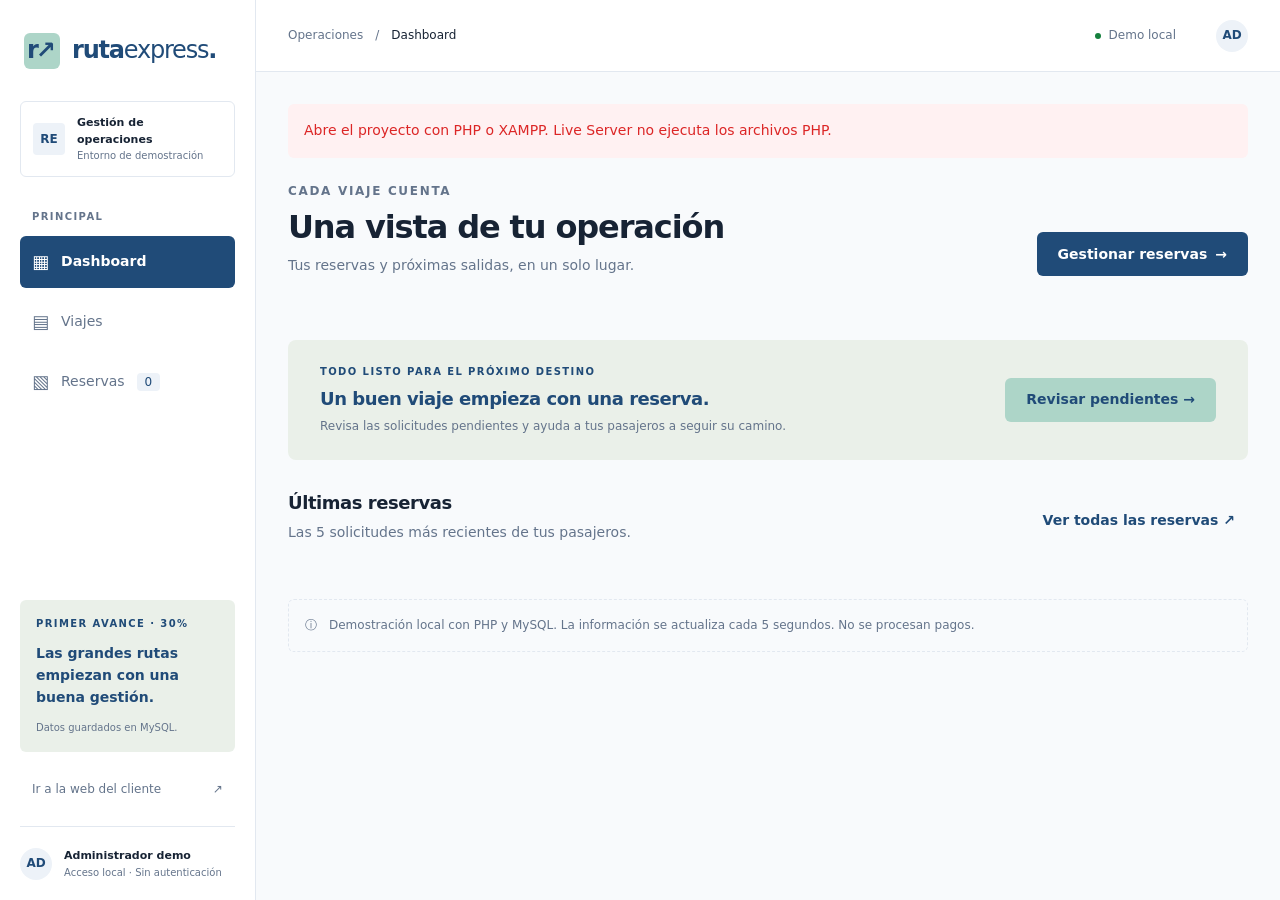
==== commit 9aa57dea: "se sube backend del sistema" ====
--- a/admin/index.html
+++ b/admin/index.html
@@ -54,7 +54,7 @@
           <div class="sidebar-note">
             <span class="eyebrow">Primer avance · 30%</span>
             <p>Las grandes rutas empiezan con una buena gestión.</p>
-            <span>Datos guardados en este navegador.</span>
+            <span>Datos guardados en MySQL.</span>
           </div>
           <a class="sidebar-public" href="../cliente/index.html"
             >Ir a la web del cliente <span aria-hidden="true">↗</span></a
@@ -137,8 +137,8 @@
             <div class="admin-footnote">
               <span aria-hidden="true">ⓘ</span>
               <p>
-                Demostración local. Los cambios se comparten entre pestañas del
-                mismo navegador y origen. No se procesan pagos.
+                Demostración local con PHP y MySQL. La información se actualiza
+                cada 5 segundos. No se procesan pagos.
               </p>
             </div>
           </section>
@@ -236,7 +236,7 @@
                   <option value="">Todos los estados</option>
                   <option value="pendiente">Pendiente</option>
                   <option value="confirmada">Confirmada</option>
-                  <option value="cancelada">Cancelada</option>
+                  <option value="anulada">Anulada</option>
                 </select>
               </div>
               <button class="btn btn--secondary" type="reset">
--- a/shared/css/components.css
+++ b/shared/css/components.css
@@ -139,7 +139,7 @@
   background: var(--color-success-soft);
   color: var(--color-success);
 }
-.badge--cancelada {
+.badge--anulada {
   background: var(--color-danger-soft);
   color: var(--color-danger);
 }
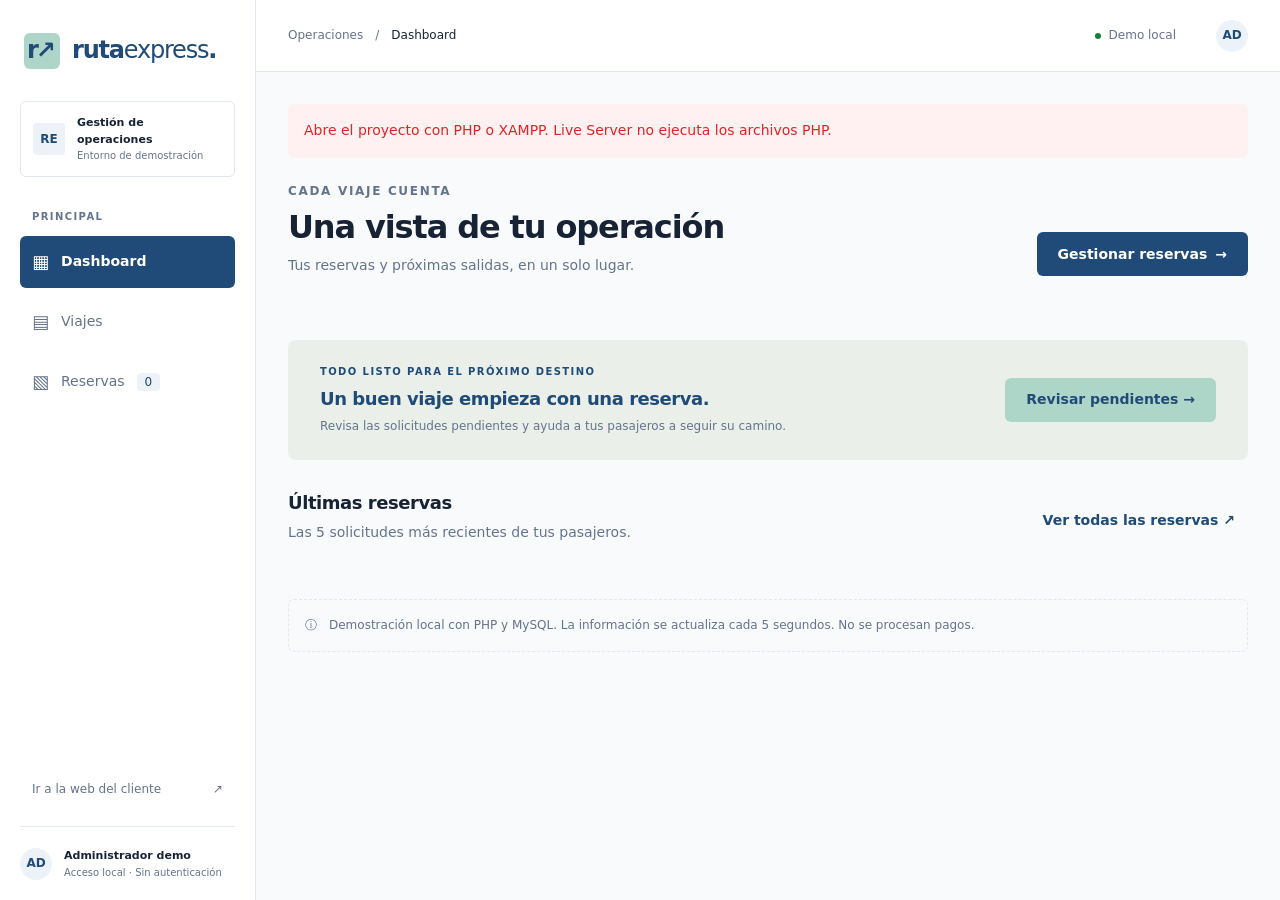
==== commit ca8829aa: "se suben cambios" ====
--- a/admin/index.html
+++ b/admin/index.html
@@ -51,11 +51,6 @@
           </nav>
         </div>
         <div class="sidebar-bottom">
-          <div class="sidebar-note">
-            <span class="eyebrow">Primer avance · 30%</span>
-            <p>Las grandes rutas empiezan con una buena gestión.</p>
-            <span>Datos guardados en MySQL.</span>
-          </div>
           <a class="sidebar-public" href="../cliente/index.html"
             >Ir a la web del cliente <span aria-hidden="true">↗</span></a
           >
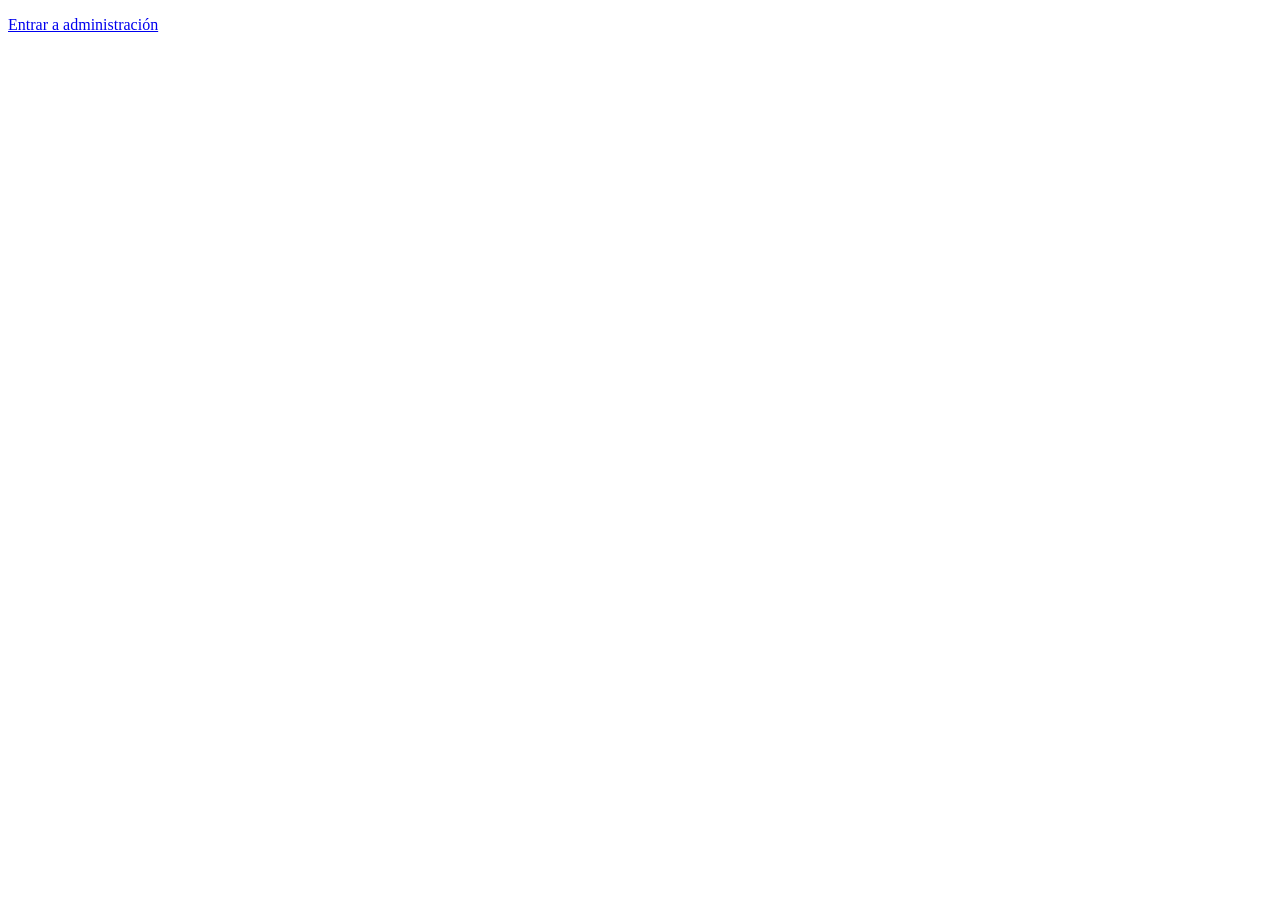
==== commit 44514083: "se sube login para el panel administrativo" ====
--- a/admin/index.html
+++ b/admin/index.html
@@ -1,290 +1,10 @@
 <!doctype html>
 <html lang="es-PE">
-  <head>
-    <meta charset="UTF-8" />
-    <meta name="viewport" content="width=device-width, initial-scale=1" />
-    <meta
-      name="description"
-      content="Panel de gestión de viajes y reservas de Ruta Express. Demostración universitaria local."
-    />
-    <title>Administración · Ruta Express</title>
-    <link rel="icon" href="../assets/img/favicon.svg" type="image/svg+xml" />
-    <link rel="stylesheet" href="../shared/css/reset.css" />
-    <link rel="stylesheet" href="../shared/css/tokens.css" />
-    <link rel="stylesheet" href="../shared/css/layout.css" />
-    <link rel="stylesheet" href="../shared/css/utilities.css" />
-    <link rel="stylesheet" href="../shared/css/components.css" />
-    <link rel="stylesheet" href="css/admin.css" />
-    <script type="module" src="js/admin.js"></script>
-  </head>
-  <body>
-    <a class="skip-link btn btn--primary" href="#admin-main"
-      >Saltar al contenido</a
-    >
-    <div class="admin-layout">
-      <aside class="admin-sidebar" aria-label="Panel de administración">
-        <a href="#dashboard" class="brand"
-          ><span class="brand__mark" aria-hidden="true">r↗</span
-          ><span>ruta<span class="brand__suffix">express</span>.</span></a
-        >
-        <div class="sidebar-workspace">
-          <span class="workspace-avatar" aria-hidden="true">RE</span>
-          <div class="flex-col">
-            <strong>Gestión de operaciones</strong
-            ><span>Entorno de demostración</span>
-          </div>
-        </div>
-        <div class="sidebar-navigation">
-          <span class="eyebrow sidebar-label">Principal</span>
-          <nav class="admin-nav" aria-label="Navegación administrativa">
-            <a href="#dashboard" data-view="dashboard" aria-current="page"
-              ><span aria-hidden="true">▦</span>Dashboard</a
-            ><a href="#viajes" data-view="viajes"
-              ><span aria-hidden="true">▤</span>Viajes</a
-            ><a href="#reservas" data-view="reservas"
-              ><span aria-hidden="true">▧</span>Reservas<span
-                class="nav-count"
-                id="sidebar-count"
-                >0</span
-              ></a
-            >
-          </nav>
-        </div>
-        <div class="sidebar-bottom">
-          <a class="sidebar-public" href="../cliente/index.html"
-            >Ir a la web del cliente <span aria-hidden="true">↗</span></a
-          >
-          <div class="sidebar-profile">
-            <span class="profile-avatar" aria-hidden="true">AD</span>
-            <div class="flex-col">
-              <strong>Administrador demo</strong
-              ><span>Acceso local · Sin autenticación</span>
-            </div>
-          </div>
-        </div>
-      </aside>
-      <div class="admin-workspace">
-        <header class="admin-header">
-          <div class="admin-breadcrumb">
-            Operaciones <span aria-hidden="true">/</span>
-            <strong id="breadcrumb-current">Dashboard</strong>
-          </div>
-          <div class="admin-header__right">
-            <span class="environment-badge"
-              ><i aria-hidden="true"></i> Demo local</span
-            ><span id="header-date" class="small muted"></span
-            ><span
-              class="profile-avatar"
-              aria-label="Administrador de demostración"
-              >AD</span
-            >
-          </div>
-        </header>
-        <main id="admin-main" class="admin-main">
-          <div id="admin-notice" role="alert" hidden></div>
-          <section
-            id="dashboard-view"
-            class="stack"
-            aria-labelledby="dashboard-title"
-          >
-            <div class="section-heading">
-              <div>
-                <span class="eyebrow muted">Cada viaje cuenta</span>
-                <h1 id="dashboard-title" tabindex="-1">
-                  Una vista de tu operación
-                </h1>
-                <p class="muted small">
-                  Tus reservas y próximas salidas, en un solo lugar.
-                </p>
-              </div>
-              <a href="#reservas" class="btn btn--primary"
-                >Gestionar reservas <span aria-hidden="true">→</span></a
-              >
-            </div>
-            <div id="stats-grid" class="stats-grid" aria-live="polite"></div>
-            <div class="dashboard-banner">
-              <div class="stack gap-2">
-                <span class="eyebrow">Todo listo para el próximo destino</span>
-                <h2>Un buen viaje empieza con una reserva.</h2>
-                <p>
-                  Revisa las solicitudes pendientes y ayuda a tus pasajeros a
-                  seguir su camino.
-                </p>
-              </div>
-              <a href="#reservas" class="btn btn--accent"
-                >Revisar pendientes →</a
-              >
-            </div>
-            <section class="stack" aria-labelledby="recent-title">
-              <div class="section-heading">
-                <div>
-                  <h2 id="recent-title">Últimas reservas</h2>
-                  <p class="small muted">
-                    Las 5 solicitudes más recientes de tus pasajeros.
-                  </p>
-                </div>
-                <a href="#reservas" class="btn btn--text"
-                  >Ver todas las reservas ↗</a
-                >
-              </div>
-              <div id="recent-reservations"></div>
-            </section>
-            <div class="admin-footnote">
-              <span aria-hidden="true">ⓘ</span>
-              <p>
-                Demostración local con PHP y MySQL. La información se actualiza
-                cada 5 segundos. No se procesan pagos.
-              </p>
-            </div>
-          </section>
-          <section
-            id="viajes-view"
-            class="stack"
-            aria-labelledby="trips-title"
-            hidden
-          >
-            <div class="section-heading">
-              <div>
-                <span class="eyebrow muted">Conectamos el Perú</span>
-                <h1 id="trips-title" tabindex="-1">Viajes programados</h1>
-                <p class="muted small">
-                  Consulta las salidas precargadas y la ocupación de cada bus.
-                </p>
-              </div>
-              <span class="badge"
-                >Programación de demostración · Solo lectura</span
-              >
-            </div>
-            <form
-              id="trip-filters"
-              class="filter-bar"
-              role="search"
-              aria-label="Filtrar viajes"
-            >
-              <div class="field filter-bar__search">
-                <label for="trip-query">Buscar ruta o código</label
-                ><input
-                  type="search"
-                  id="trip-query"
-                  name="query"
-                  placeholder="Ej. Piura, Lima o V-…"
-                  maxlength="80"
-                />
-              </div>
-              <div class="field">
-                <label for="trip-date">Fecha de salida</label
-                ><input type="date" id="trip-date" name="fecha" />
-              </div>
-              <div class="field">
-                <label for="trip-period">Mostrar</label
-                ><select id="trip-period" name="period">
-                  <option value="future">Próximas salidas</option>
-                  <option value="all">Todos los viajes</option>
-                </select>
-              </div>
-              <button class="btn btn--secondary" type="reset">
-                Limpiar filtros
-              </button>
-            </form>
-            <p class="small muted" id="trip-count" role="status"></p>
-            <div id="trips-table"></div>
-          </section>
-          <section
-            id="reservas-view"
-            class="stack"
-            aria-labelledby="reservations-title"
-            hidden
-          >
-            <div class="section-heading">
-              <div>
-                <span class="eyebrow muted">Acompaña cada viaje</span>
-                <h1 id="reservations-title" tabindex="-1">
-                  Gestión de reservas
-                </h1>
-                <p class="muted small">
-                  Consulta, confirma o cancela las reservas de tus pasajeros.
-                </p>
-              </div>
-              <a href="../cliente/index.html" class="btn btn--secondary"
-                >Abrir web del cliente ↗</a
-              >
-            </div>
-            <form
-              id="reservation-filters"
-              class="filter-bar"
-              role="search"
-              aria-label="Filtrar reservas"
-            >
-              <div class="field filter-bar__search">
-                <label for="reservation-query">Buscar reserva</label
-                ><input
-                  type="search"
-                  id="reservation-query"
-                  name="query"
-                  placeholder="Código, pasajero, documento o ruta"
-                  maxlength="80"
-                />
-              </div>
-              <div class="field">
-                <label for="reservation-status">Estado</label
-                ><select id="reservation-status" name="estado">
-                  <option value="">Todos los estados</option>
-                  <option value="pendiente">Pendiente</option>
-                  <option value="confirmada">Confirmada</option>
-                  <option value="anulada">Anulada</option>
-                </select>
-              </div>
-              <button class="btn btn--secondary" type="reset">
-                Limpiar filtros
-              </button>
-            </form>
-            <p id="reservation-count" class="small muted" role="status"></p>
-            <div id="reservations-table"></div>
-          </section>
-        </main>
-      </div>
-    </div>
-    <dialog id="detail-dialog" class="dialog" aria-labelledby="detail-title">
-      <div class="dialog__body">
-        <div class="dialog__header">
-          <h2 id="detail-title">Detalle</h2>
-          <button
-            type="button"
-            class="btn btn--text"
-            id="close-detail"
-            aria-label="Cerrar detalle"
-          >
-            ✕
-          </button>
-        </div>
-        <div id="detail-content" class="stack"></div>
-        <div id="detail-actions" class="actions"></div>
-      </div>
-    </dialog>
-    <dialog id="action-dialog" class="dialog" aria-labelledby="action-title">
-      <div class="dialog__body">
-        <h2 id="action-title">Confirmar acción</h2>
-        <p id="action-description" class="muted"></p>
-        <div id="action-summary"></div>
-        <div id="action-error" role="alert" hidden></div>
-        <div class="actions">
-          <button type="button" id="apply-action" class="btn btn--primary">
-            Confirmar</button
-          ><button
-            type="button"
-            id="dismiss-action"
-            class="btn btn--secondary"
-            autofocus
-          >
-            Volver
-          </button>
-        </div>
-      </div>
-    </dialog>
-    <noscript
-      ><p class="alert alert--error">
-        Activa JavaScript para consultar y gestionar reservas.
-      </p></noscript
-    >
-  </body>
+<head>
+  <meta charset="UTF-8">
+  <meta name="viewport" content="width=device-width, initial-scale=1">
+  <meta http-equiv="refresh" content="0;url=index.php">
+  <title>Administración · Ruta Express</title>
+</head>
+<body><p><a href="index.php">Entrar a administración</a></p></body>
 </html>
